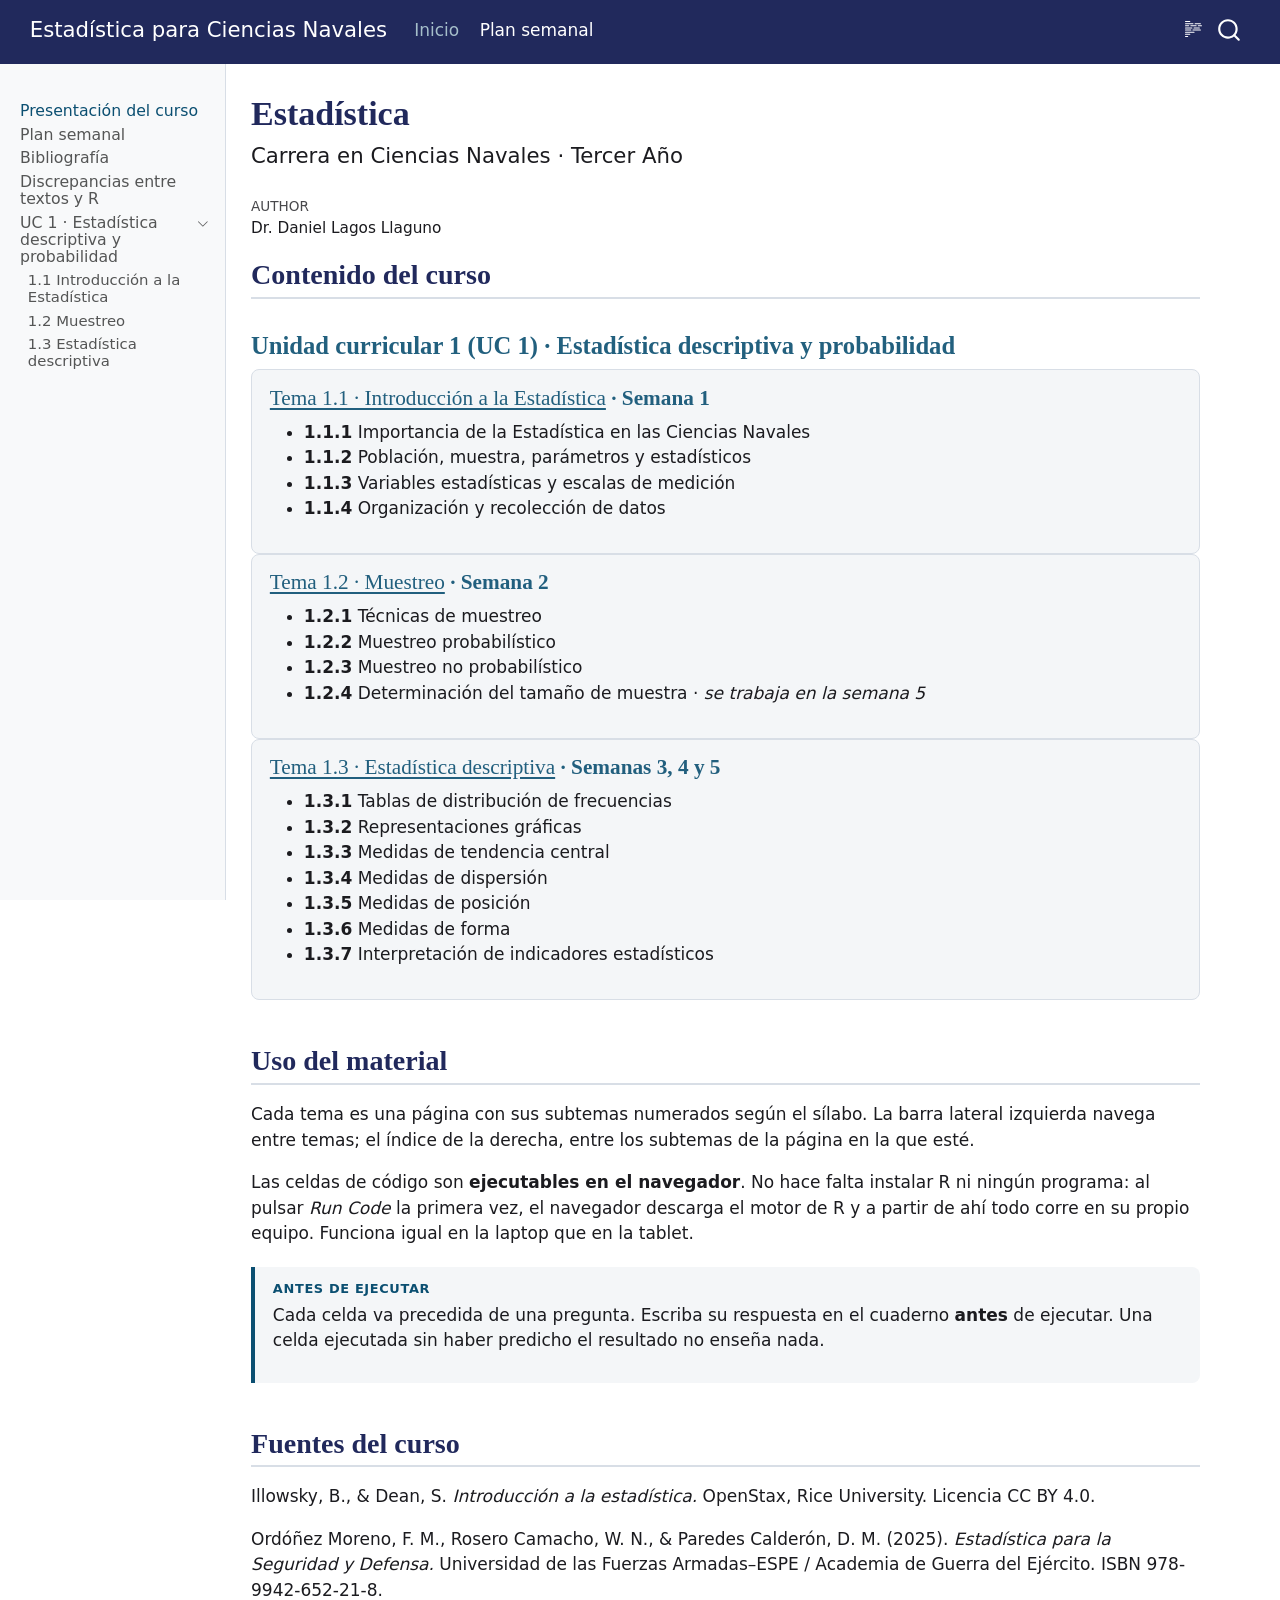
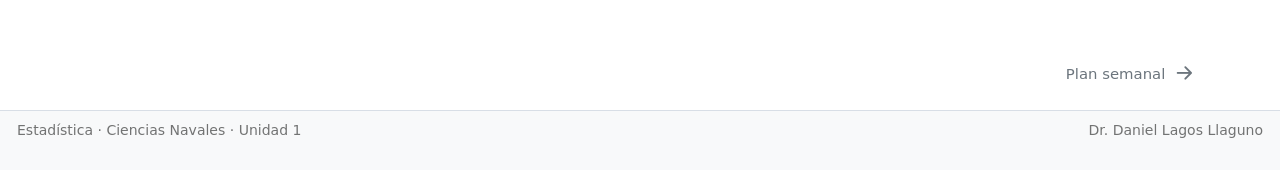
==== index.html @ a226b6c2 "Built site for gh-pages" ====
<!DOCTYPE html>
<html xmlns="http://www.w3.org/1999/xhtml" lang="en" xml:lang="en"><head>

<meta charset="utf-8">
<meta name="generator" content="quarto-1.9.38">

<meta name="viewport" content="width=device-width, initial-scale=1.0, user-scalable=yes">

<meta name="author" content="Dr.&nbsp;Daniel Lagos Llaguno">

<title>Estadística – Estadística para Ciencias Navales</title>
<style>
/* Default styles provided by pandoc.
** See https://pandoc.org/MANUAL.html#variables-for-html for config info.
*/
code{white-space: pre-wrap;}
span.smallcaps{font-variant: small-caps;}
div.columns{display: flex; gap: min(4vw, 1.5em);}
div.column{flex: auto; overflow-x: auto;}
div.hanging-indent{margin-left: 1.5em; text-indent: -1.5em;}
ul.task-list{list-style: none;}
ul.task-list li input[type="checkbox"] {
  width: 0.8em;
  margin: 0 0.8em 0.2em -1em; /* quarto-specific, see https://github.com/quarto-dev/quarto-cli/issues/4556 */ 
  vertical-align: middle;
}
</style>


<script src="site_libs/quarto-nav/quarto-nav.js"></script>
<script src="site_libs/quarto-nav/headroom.min.js"></script>
<script src="site_libs/clipboard/clipboard.min.js"></script>
<script src="site_libs/quarto-search/autocomplete.umd.js"></script>
<script src="site_libs/quarto-search/fuse.min.js"></script>
<script src="site_libs/quarto-search/quarto-search.js"></script>
<meta name="quarto:offset" content="./">
<link href="./plan.html" rel="next">
<script src="site_libs/quarto-html/quarto.js" type="module"></script>
<script src="site_libs/quarto-html/tabsets/tabsets.js" type="module"></script>
<script src="site_libs/quarto-html/popper.min.js"></script>
<script src="site_libs/quarto-html/tippy.umd.min.js"></script>
<script src="site_libs/quarto-html/anchor.min.js"></script>
<link href="site_libs/quarto-html/tippy.css" rel="stylesheet">
<link href="site_libs/quarto-html/quarto-syntax-highlighting-15634bcf2e68342d4ad2dfa704d543f6.css" rel="stylesheet" id="quarto-text-highlighting-styles">
<script src="site_libs/bootstrap/bootstrap.min.js"></script>
<link href="site_libs/bootstrap/bootstrap-icons.css" rel="stylesheet">
<link href="site_libs/bootstrap/bootstrap-19c3eee6a0a2d9d9e995021330c87b7f.min.css" rel="stylesheet" append-hash="true" id="quarto-bootstrap" data-mode="light">
<script src="site_libs/quarto-contrib/live-runtime/live-runtime.js" type="module"></script>
<link href="site_libs/quarto-contrib/live-runtime/live-runtime.css" rel="stylesheet">
<script id="quarto-search-options" type="application/json">{
  "location": "navbar",
  "copy-button": false,
  "collapse-after": 3,
  "panel-placement": "end",
  "type": "overlay",
  "limit": 50,
  "keyboard-shortcut": [
    "f",
    "/",
    "s"
  ],
  "show-item-context": false,
  "language": {
    "search-no-results-text": "No results",
    "search-matching-documents-text": "matching documents",
    "search-copy-link-title": "Copy link to search",
    "search-hide-matches-text": "Hide additional matches",
    "search-more-match-text": "more match in this document",
    "search-more-matches-text": "more matches in this document",
    "search-clear-button-title": "Clear",
    "search-text-placeholder": "",
    "search-detached-cancel-button-title": "Cancel",
    "search-submit-button-title": "Submit",
    "search-label": "Search"
  }
}</script>
<style>html{ scroll-behavior: smooth; }</style>
<script type="module" src="site_libs/quarto-ojs/quarto-ojs-runtime.js"></script>
<link href="site_libs/quarto-ojs/quarto-ojs.css" rel="stylesheet">


</head>

<body class="nav-sidebar docked nav-fixed fullcontent quarto-light">

<div id="quarto-search-results"></div>
  <header id="quarto-header" class="headroom fixed-top">
    <nav class="navbar navbar-expand-lg " data-bs-theme="dark">
      <div class="navbar-container container-fluid">
      <div class="navbar-brand-container mx-auto">
    <a class="navbar-brand" href="./index.html">
    <span class="navbar-title">Estadística para Ciencias Navales</span>
    </a>
  </div>
            <div id="quarto-search" class="" title="Search"></div>
          <button class="navbar-toggler" type="button" data-bs-toggle="collapse" data-bs-target="#navbarCollapse" aria-controls="navbarCollapse" role="menu" aria-expanded="false" aria-label="Toggle navigation" onclick="if (window.quartoToggleHeadroom) { window.quartoToggleHeadroom(); }">
  <span class="navbar-toggler-icon"></span>
</button>
          <div class="collapse navbar-collapse" id="navbarCollapse">
            <ul class="navbar-nav navbar-nav-scroll me-auto">
  <li class="nav-item">
    <a class="nav-link active" href="./index.html" aria-current="page"> 
<span class="menu-text">Inicio</span></a>
  </li>  
  <li class="nav-item">
    <a class="nav-link" href="./plan.html"> 
<span class="menu-text">Plan semanal</span></a>
  </li>  
</ul>
          </div> <!-- /navcollapse -->
            <div class="quarto-navbar-tools">
  <a href="" class="quarto-reader-toggle quarto-navigation-tool px-1" onclick="window.quartoToggleReader(); return false;" title="Toggle reader mode">
  <div class="quarto-reader-toggle-btn">
  <i class="bi"></i>
  </div>
</a>
</div>
      </div> <!-- /container-fluid -->
    </nav>
  <nav class="quarto-secondary-nav">
    <div class="container-fluid d-flex">
      <button type="button" class="quarto-btn-toggle btn" data-bs-toggle="collapse" role="button" data-bs-target=".quarto-sidebar-collapse-item" aria-controls="quarto-sidebar" aria-expanded="false" aria-label="Toggle sidebar navigation" onclick="if (window.quartoToggleHeadroom) { window.quartoToggleHeadroom(); }">
        <i class="bi bi-layout-text-sidebar-reverse"></i>
      </button>
        <nav class="quarto-page-breadcrumbs" aria-label="breadcrumb"><ol class="breadcrumb"><li class="breadcrumb-item"><a href="./index.html">Presentación del curso</a></li></ol></nav>
        <a class="flex-grow-1" role="navigation" data-bs-toggle="collapse" data-bs-target=".quarto-sidebar-collapse-item" aria-controls="quarto-sidebar" aria-expanded="false" aria-label="Toggle sidebar navigation" onclick="if (window.quartoToggleHeadroom) { window.quartoToggleHeadroom(); }">      
        </a>
    </div>
  </nav>
</header>
<!-- content -->
<div id="quarto-content" class="quarto-container page-columns page-rows-contents page-layout-article page-navbar">
<!-- sidebar -->
  <nav id="quarto-sidebar" class="sidebar collapse collapse-horizontal quarto-sidebar-collapse-item sidebar-navigation docked overflow-auto">
    <div class="sidebar-menu-container"> 
    <ul class="list-unstyled mt-1">
        <li class="sidebar-item">
  <div class="sidebar-item-container"> 
  <a href="./index.html" class="sidebar-item-text sidebar-link active">
 <span class="menu-text">Presentación del curso</span></a>
  </div>
</li>
        <li class="sidebar-item">
  <div class="sidebar-item-container"> 
  <a href="./plan.html" class="sidebar-item-text sidebar-link">
 <span class="menu-text">Plan semanal</span></a>
  </div>
</li>
        <li class="sidebar-item">
  <div class="sidebar-item-container"> 
  <a href="./bibliografia.html" class="sidebar-item-text sidebar-link">
 <span class="menu-text">Bibliografía</span></a>
  </div>
</li>
        <li class="sidebar-item">
  <div class="sidebar-item-container"> 
  <a href="./discrepancias.html" class="sidebar-item-text sidebar-link">
 <span class="menu-text">Discrepancias entre textos y R</span></a>
  </div>
</li>
        <li class="sidebar-item sidebar-item-section">
      <div class="sidebar-item-container"> 
            <a class="sidebar-item-text sidebar-link text-start" data-bs-toggle="collapse" data-bs-target="#quarto-sidebar-section-1" role="navigation" aria-expanded="true">
 <span class="menu-text">UC 1 · Estadística descriptiva y probabilidad</span></a>
          <a class="sidebar-item-toggle text-start" data-bs-toggle="collapse" data-bs-target="#quarto-sidebar-section-1" role="navigation" aria-expanded="true" aria-label="Toggle section">
            <i class="bi bi-chevron-right ms-2"></i>
          </a> 
      </div>
      <ul id="quarto-sidebar-section-1" class="collapse list-unstyled sidebar-section depth1 show">  
          <li class="sidebar-item">
  <div class="sidebar-item-container"> 
  <a href="./unidad-1/tema-1-1.html" class="sidebar-item-text sidebar-link">
 <span class="menu-text">1.1 Introducción a la Estadística</span></a>
  </div>
</li>
          <li class="sidebar-item">
  <div class="sidebar-item-container"> 
  <a href="./unidad-1/tema-1-2.html" class="sidebar-item-text sidebar-link">
 <span class="menu-text">1.2 Muestreo</span></a>
  </div>
</li>
          <li class="sidebar-item">
  <div class="sidebar-item-container"> 
  <a href="./unidad-1/tema-1-3.html" class="sidebar-item-text sidebar-link">
 <span class="menu-text">1.3 Estadística descriptiva</span></a>
  </div>
</li>
      </ul>
  </li>
    </ul>
    </div>
</nav>
<div id="quarto-sidebar-glass" class="quarto-sidebar-collapse-item" data-bs-toggle="collapse" data-bs-target=".quarto-sidebar-collapse-item"></div>
<!-- margin-sidebar -->
    
<!-- main -->
<main class="content" id="quarto-document-content">

<header id="title-block-header" class="quarto-title-block default">
<div class="quarto-title">
<h1 class="title">Estadística</h1>
<p class="subtitle lead">Carrera en Ciencias Navales · Tercer Año</p>
</div>



<div class="quarto-title-meta">

    <div>
    <div class="quarto-title-meta-heading">Author</div>
    <div class="quarto-title-meta-contents">
             <p>Dr.&nbsp;Daniel Lagos Llaguno </p>
          </div>
  </div>
    
  
    
  </div>
  


</header>


<section id="contenido-del-curso" class="level2">
<h2 class="anchored" data-anchor-id="contenido-del-curso">Contenido del curso</h2>
<section id="unidad-curricular-1-uc-1-estadística-descriptiva-y-probabilidad" class="level3">
<h3 class="anchored" data-anchor-id="unidad-curricular-1-uc-1-estadística-descriptiva-y-probabilidad">Unidad curricular 1 (UC 1) · Estadística descriptiva y probabilidad</h3>
<section id="tema-1.1-introducción-a-la-estadística-semana-1" class="level4 tarjeta">
<h4 class="anchored" data-anchor-id="tema-1.1-introducción-a-la-estadística-semana-1"><a href="./unidad-1/tema-1-1.html">Tema 1.1 · Introducción a la Estadística</a> · Semana 1</h4>
<ul>
<li><strong>1.1.1</strong> Importancia de la Estadística en las Ciencias Navales</li>
<li><strong>1.1.2</strong> Población, muestra, parámetros y estadísticos</li>
<li><strong>1.1.3</strong> Variables estadísticas y escalas de medición</li>
<li><strong>1.1.4</strong> Organización y recolección de datos</li>
</ul>
</section>
<section id="tema-1.2-muestreo-semana-2" class="level4 tarjeta">
<h4 class="anchored" data-anchor-id="tema-1.2-muestreo-semana-2"><a href="./unidad-1/tema-1-2.html">Tema 1.2 · Muestreo</a> · Semana 2</h4>
<ul>
<li><strong>1.2.1</strong> Técnicas de muestreo</li>
<li><strong>1.2.2</strong> Muestreo probabilístico</li>
<li><strong>1.2.3</strong> Muestreo no probabilístico</li>
<li><strong>1.2.4</strong> Determinación del tamaño de muestra · <em>se trabaja en la semana 5</em></li>
</ul>
</section>
<section id="tema-1.3-estadística-descriptiva-semanas-3-4-y-5" class="level4 tarjeta">
<h4 class="anchored" data-anchor-id="tema-1.3-estadística-descriptiva-semanas-3-4-y-5"><a href="./unidad-1/tema-1-3.html">Tema 1.3 · Estadística descriptiva</a> · Semanas 3, 4 y 5</h4>
<ul>
<li><strong>1.3.1</strong> Tablas de distribución de frecuencias</li>
<li><strong>1.3.2</strong> Representaciones gráficas</li>
<li><strong>1.3.3</strong> Medidas de tendencia central</li>
<li><strong>1.3.4</strong> Medidas de dispersión</li>
<li><strong>1.3.5</strong> Medidas de posición</li>
<li><strong>1.3.6</strong> Medidas de forma</li>
<li><strong>1.3.7</strong> Interpretación de indicadores estadísticos</li>
</ul>
</section>
</section>
</section>
<section id="uso-del-material" class="level2">
<h2 class="anchored" data-anchor-id="uso-del-material">Uso del material</h2>
<p>Cada tema es una página con sus subtemas numerados según el sílabo. La barra lateral izquierda navega entre temas; el índice de la derecha, entre los subtemas de la página en la que esté.</p>
<p>Las celdas de código son <strong>ejecutables en el navegador</strong>. No hace falta instalar R ni ningún programa: al pulsar <em>Run Code</em> la primera vez, el navegador descarga el motor de R y a partir de ahí todo corre en su propio equipo. Funciona igual en la laptop que en la tablet.</p>
<div class="predice">
<p>Cada celda va precedida de una pregunta. Escriba su respuesta en el cuaderno <strong>antes</strong> de ejecutar. Una celda ejecutada sin haber predicho el resultado no enseña nada.</p>
</div>
</section>
<section id="fuentes-del-curso" class="level2">
<h2 class="anchored" data-anchor-id="fuentes-del-curso">Fuentes del curso</h2>
<p>Illowsky, B., &amp; Dean, S. <em>Introducción a la estadística.</em> OpenStax, Rice University. Licencia CC BY 4.0.</p>
<p>Ordóñez Moreno, F. M., Rosero Camacho, W. N., &amp; Paredes Calderón, D. M. (2025). <em>Estadística para la Seguridad y Defensa.</em> Universidad de las Fuerzas Armadas–ESPE / Academia de Guerra del Ejército. ISBN 978-9942-652-21-8.</p>


<script type="ojs-module-contents">
eyJjb250ZW50cyI6W119
</script>
<div id="exercise-loading-indicator" class="exercise-loading-indicator d-none d-flex align-items-center gap-2">
<div id="exercise-loading-status" class="d-flex gap-2">

</div>
<div class="spinner-grow spinner-grow-sm">

</div>
</div>
<script type="vfs-file">
W10=
</script>
</section>

</main> <!-- /main -->
<script type="ojs-module-contents">
eyJjb250ZW50cyI6W119
</script>
<script type="module">
if (window.location.protocol === "file:") { alert("The OJS runtime does not work with file:// URLs. Please use a web server to view this document."); }
window._ojs.paths.runtimeToDoc = "../..";
window._ojs.paths.runtimeToRoot = "../..";
window._ojs.paths.docToRoot = "";
window._ojs.selfContained = false;
window._ojs.runtime.interpretFromScriptTags();
</script>
<script id="quarto-html-after-body" type="application/javascript">
  window.document.addEventListener("DOMContentLoaded", function (event) {
    const icon = "";
    const anchorJS = new window.AnchorJS();
    anchorJS.options = {
      placement: 'right',
      icon: icon
    };
    anchorJS.add('.anchored');
    const isCodeAnnotation = (el) => {
      for (const clz of el.classList) {
        if (clz.startsWith('code-annotation-')) {                     
          return true;
        }
      }
      return false;
    }
    const onCopySuccess = function(e) {
      // button target
      const button = e.trigger;
      // don't keep focus
      button.blur();
      // flash "checked"
      button.classList.add('code-copy-button-checked');
      var currentTitle = button.getAttribute("title");
      button.setAttribute("title", "Copied!");
      let tooltip;
      if (window.bootstrap) {
        button.setAttribute("data-bs-toggle", "tooltip");
        button.setAttribute("data-bs-placement", "left");
        button.setAttribute("data-bs-title", "Copied!");
        tooltip = new bootstrap.Tooltip(button, 
          { trigger: "manual", 
            customClass: "code-copy-button-tooltip",
            offset: [0, -8]});
        tooltip.show();    
      }
      setTimeout(function() {
        if (tooltip) {
          tooltip.hide();
          button.removeAttribute("data-bs-title");
          button.removeAttribute("data-bs-toggle");
          button.removeAttribute("data-bs-placement");
        }
        button.setAttribute("title", currentTitle);
        button.classList.remove('code-copy-button-checked');
      }, 1000);
      // clear code selection
      e.clearSelection();
    }
    const getTextToCopy = function(trigger) {
      const outerScaffold = trigger.parentElement.cloneNode(true);
      const codeEl = outerScaffold.querySelector('code');
      for (const childEl of codeEl.children) {
        if (isCodeAnnotation(childEl)) {
          childEl.remove();
        }
      }
      return codeEl.innerText;
    }
    const clipboard = new window.ClipboardJS('.code-copy-button:not([data-in-quarto-modal])', {
      text: getTextToCopy
    });
    clipboard.on('success', onCopySuccess);
    if (window.document.getElementById('quarto-embedded-source-code-modal')) {
      const clipboardModal = new window.ClipboardJS('.code-copy-button[data-in-quarto-modal]', {
        text: getTextToCopy,
        container: window.document.getElementById('quarto-embedded-source-code-modal')
      });
      clipboardModal.on('success', onCopySuccess);
    }
      var localhostRegex = new RegExp(/^(?:http|https):\/\/localhost\:?[0-9]*\//);
      var mailtoRegex = new RegExp(/^mailto:/);
        var filterRegex = new RegExp("https:\/\/Thc02\.github\.io\/Estadistica\/");
      var isInternal = (href) => {
          return filterRegex.test(href) || localhostRegex.test(href) || mailtoRegex.test(href);
      }
      // Inspect non-navigation links and adorn them if external
     var links = window.document.querySelectorAll('a[href]:not(.nav-link):not(.navbar-brand):not(.toc-action):not(.sidebar-link):not(.sidebar-item-toggle):not(.pagination-link):not(.no-external):not([aria-hidden]):not(.dropdown-item):not(.quarto-navigation-tool):not(.about-link)');
      for (var i=0; i<links.length; i++) {
        const link = links[i];
        if (!isInternal(link.href)) {
          // undo the damage that might have been done by quarto-nav.js in the case of
          // links that we want to consider external
          if (link.dataset.originalHref !== undefined) {
            link.href = link.dataset.originalHref;
          }
            // target, if specified
            link.setAttribute("target", "_blank");
            if (link.getAttribute("rel") === null) {
              link.setAttribute("rel", "noopener");
            }
        }
      }
    function tippyHover(el, contentFn, onTriggerFn, onUntriggerFn) {
      const config = {
        allowHTML: true,
        maxWidth: 500,
        delay: 100,
        arrow: false,
        appendTo: function(el) {
            return el.parentElement;
        },
        interactive: true,
        interactiveBorder: 10,
        theme: 'quarto',
        placement: 'bottom-start',
      };
      if (contentFn) {
        config.content = contentFn;
      }
      if (onTriggerFn) {
        config.onTrigger = onTriggerFn;
      }
      if (onUntriggerFn) {
        config.onUntrigger = onUntriggerFn;
      }
      window.tippy(el, config); 
    }
    const noterefs = window.document.querySelectorAll('a[role="doc-noteref"]');
    for (var i=0; i<noterefs.length; i++) {
      const ref = noterefs[i];
      tippyHover(ref, function() {
        // use id or data attribute instead here
        let href = ref.getAttribute('data-footnote-href') || ref.getAttribute('href');
        try { href = new URL(href).hash; } catch {}
        const id = href.replace(/^#\/?/, "");
        const note = window.document.getElementById(id);
        if (note) {
          return note.innerHTML;
        } else {
          return "";
        }
      });
    }
    const xrefs = window.document.querySelectorAll('a.quarto-xref');
    const processXRef = (id, note) => {
      // Strip column container classes
      const stripColumnClz = (el) => {
        el.classList.remove("page-full", "page-columns");
        if (el.children) {
          for (const child of el.children) {
            stripColumnClz(child);
          }
        }
      }
      stripColumnClz(note)
      if (id === null || id.startsWith('sec-')) {
        // Special case sections, only their first couple elements
        const container = document.createElement("div");
        if (note.children && note.children.length > 2) {
          container.appendChild(note.children[0].cloneNode(true));
          for (let i = 1; i < note.children.length; i++) {
            const child = note.children[i];
            if (child.tagName === "P" && child.innerText === "") {
              continue;
            } else {
              container.appendChild(child.cloneNode(true));
              break;
            }
          }
          if (window.Quarto?.typesetMath) {
            window.Quarto.typesetMath(container);
          }
          return container.innerHTML
        } else {
          if (window.Quarto?.typesetMath) {
            window.Quarto.typesetMath(note);
          }
          return note.innerHTML;
        }
      } else {
        // Remove any anchor links if they are present
        const anchorLink = note.querySelector('a.anchorjs-link');
        if (anchorLink) {
          anchorLink.remove();
        }
        if (window.Quarto?.typesetMath) {
          window.Quarto.typesetMath(note);
        }
        if (note.classList.contains("callout")) {
          return note.outerHTML;
        } else {
          return note.innerHTML;
        }
      }
    }
    for (var i=0; i<xrefs.length; i++) {
      const xref = xrefs[i];
      tippyHover(xref, undefined, function(instance) {
        instance.disable();
        let url = xref.getAttribute('href');
        let hash = undefined; 
        if (url.startsWith('#')) {
          hash = url;
        } else {
          try { hash = new URL(url).hash; } catch {}
        }
        if (hash) {
          const id = hash.replace(/^#\/?/, "");
          const note = window.document.getElementById(id);
          if (note !== null) {
            try {
              const html = processXRef(id, note.cloneNode(true));
              instance.setContent(html);
            } finally {
              instance.enable();
              instance.show();
            }
          } else {
            // See if we can fetch this
            fetch(url.split('#')[0])
            .then(res => res.text())
            .then(html => {
              const parser = new DOMParser();
              const htmlDoc = parser.parseFromString(html, "text/html");
              const note = htmlDoc.getElementById(id);
              if (note !== null) {
                const html = processXRef(id, note);
                instance.setContent(html);
              } 
            }).finally(() => {
              instance.enable();
              instance.show();
            });
          }
        } else {
          // See if we can fetch a full url (with no hash to target)
          // This is a special case and we should probably do some content thinning / targeting
          fetch(url)
          .then(res => res.text())
          .then(html => {
            const parser = new DOMParser();
            const htmlDoc = parser.parseFromString(html, "text/html");
            const note = htmlDoc.querySelector('main.content');
            if (note !== null) {
              // This should only happen for chapter cross references
              // (since there is no id in the URL)
              // remove the first header
              if (note.children.length > 0 && note.children[0].tagName === "HEADER") {
                note.children[0].remove();
              }
              const html = processXRef(null, note);
              instance.setContent(html);
            } 
          }).finally(() => {
            instance.enable();
            instance.show();
          });
        }
      }, function(instance) {
      });
    }
        let selectedAnnoteEl;
        const selectorForAnnotation = ( cell, annotation) => {
          let cellAttr = 'data-code-cell="' + cell + '"';
          let lineAttr = 'data-code-annotation="' +  annotation + '"';
          const selector = 'span[' + cellAttr + '][' + lineAttr + ']';
          return selector;
        }
        const selectCodeLines = (annoteEl) => {
          const doc = window.document;
          const targetCell = annoteEl.getAttribute("data-target-cell");
          const targetAnnotation = annoteEl.getAttribute("data-target-annotation");
          const annoteSpan = window.document.querySelector(selectorForAnnotation(targetCell, targetAnnotation));
          const lines = annoteSpan.getAttribute("data-code-lines").split(",");
          const lineIds = lines.map((line) => {
            return targetCell + "-" + line;
          })
          let top = null;
          let height = null;
          let parent = null;
          if (lineIds.length > 0) {
              //compute the position of the single el (top and bottom and make a div)
              const el = window.document.getElementById(lineIds[0]);
              top = el.offsetTop;
              height = el.offsetHeight;
              parent = el.parentElement.parentElement;
            if (lineIds.length > 1) {
              const lastEl = window.document.getElementById(lineIds[lineIds.length - 1]);
              const bottom = lastEl.offsetTop + lastEl.offsetHeight;
              height = bottom - top;
            }
            if (top !== null && height !== null && parent !== null) {
              // cook up a div (if necessary) and position it 
              let div = window.document.getElementById("code-annotation-line-highlight");
              if (div === null) {
                div = window.document.createElement("div");
                div.setAttribute("id", "code-annotation-line-highlight");
                div.style.position = 'absolute';
                parent.appendChild(div);
              }
              div.style.top = top - 2 + "px";
              div.style.height = height + 4 + "px";
              div.style.left = 0;
              let gutterDiv = window.document.getElementById("code-annotation-line-highlight-gutter");
              if (gutterDiv === null) {
                gutterDiv = window.document.createElement("div");
                gutterDiv.setAttribute("id", "code-annotation-line-highlight-gutter");
                gutterDiv.style.position = 'absolute';
                const codeCell = window.document.getElementById(targetCell);
                const gutter = codeCell.querySelector('.code-annotation-gutter');
                gutter.appendChild(gutterDiv);
              }
              gutterDiv.style.top = top - 2 + "px";
              gutterDiv.style.height = height + 4 + "px";
            }
            selectedAnnoteEl = annoteEl;
          }
        };
        const unselectCodeLines = () => {
          const elementsIds = ["code-annotation-line-highlight", "code-annotation-line-highlight-gutter"];
          elementsIds.forEach((elId) => {
            const div = window.document.getElementById(elId);
            if (div) {
              div.remove();
            }
          });
          selectedAnnoteEl = undefined;
        };
          // Handle positioning of the toggle
      window.addEventListener(
        "resize",
        throttle(() => {
          elRect = undefined;
          if (selectedAnnoteEl) {
            selectCodeLines(selectedAnnoteEl);
          }
        }, 10)
      );
      function throttle(fn, ms) {
      let throttle = false;
      let timer;
        return (...args) => {
          if(!throttle) { // first call gets through
              fn.apply(this, args);
              throttle = true;
          } else { // all the others get throttled
              if(timer) clearTimeout(timer); // cancel #2
              timer = setTimeout(() => {
                fn.apply(this, args);
                timer = throttle = false;
              }, ms);
          }
        };
      }
        // Attach click handler to the DT
        const annoteDls = window.document.querySelectorAll('dt[data-target-cell]');
        for (const annoteDlNode of annoteDls) {
          annoteDlNode.addEventListener('click', (event) => {
            const clickedEl = event.target;
            if (clickedEl !== selectedAnnoteEl) {
              unselectCodeLines();
              const activeEl = window.document.querySelector('dt[data-target-cell].code-annotation-active');
              if (activeEl) {
                activeEl.classList.remove('code-annotation-active');
              }
              selectCodeLines(clickedEl);
              clickedEl.classList.add('code-annotation-active');
            } else {
              // Unselect the line
              unselectCodeLines();
              clickedEl.classList.remove('code-annotation-active');
            }
          });
        }
    const findCites = (el) => {
      const parentEl = el.parentElement;
      if (parentEl) {
        const cites = parentEl.dataset.cites;
        if (cites) {
          return {
            el,
            cites: cites.split(' ')
          };
        } else {
          return findCites(el.parentElement)
        }
      } else {
        return undefined;
      }
    };
    var bibliorefs = window.document.querySelectorAll('a[role="doc-biblioref"]');
    for (var i=0; i<bibliorefs.length; i++) {
      const ref = bibliorefs[i];
      const citeInfo = findCites(ref);
      if (citeInfo) {
        tippyHover(citeInfo.el, function() {
          var popup = window.document.createElement('div');
          citeInfo.cites.forEach(function(cite) {
            var citeDiv = window.document.createElement('div');
            citeDiv.classList.add('hanging-indent');
            citeDiv.classList.add('csl-entry');
            var biblioDiv = window.document.getElementById('ref-' + cite);
            if (biblioDiv) {
              citeDiv.innerHTML = biblioDiv.innerHTML;
            }
            popup.appendChild(citeDiv);
          });
          return popup.innerHTML;
        });
      }
    }
  });
  </script>
<nav class="page-navigation">
  <div class="nav-page nav-page-previous">
  </div>
  <div class="nav-page nav-page-next">
      <a href="./plan.html" class="pagination-link" aria-label="Plan semanal">
        <span class="nav-page-text">Plan semanal</span> <i class="bi bi-arrow-right-short"></i>
      </a>
  </div>
</nav>
</div> <!-- /content -->
<footer class="footer">
  <div class="nav-footer">
    <div class="nav-footer-left">
<p>Estadística · Ciencias Navales · Unidad 1</p>
</div>   
    <div class="nav-footer-center">
      &nbsp;
    </div>
    <div class="nav-footer-right">
<p>Dr.&nbsp;Daniel Lagos Llaguno</p>
</div>
  </div>
</footer>




<script src="site_libs/quarto-html/zenscroll-min.js"></script>
</body></html>
---- site_libs/quarto-html/tippy.css ----
.tippy-box[data-animation=fade][data-state=hidden]{opacity:0}[data-tippy-root]{max-width:calc(100vw - 10px)}.tippy-box{position:relative;background-color:#333;color:#fff;border-radius:4px;font-size:14px;line-height:1.4;white-space:normal;outline:0;transition-property:transform,visibility,opacity}.tippy-box[data-placement^=top]>.tippy-arrow{bottom:0}.tippy-box[data-placement^=top]>.tippy-arrow:before{bottom:-7px;left:0;border-width:8px 8px 0;border-top-color:initial;transform-origin:center top}.tippy-box[data-placement^=bottom]>.tippy-arrow{top:0}.tippy-box[data-placement^=bottom]>.tippy-arrow:before{top:-7px;left:0;border-width:0 8px 8px;border-bottom-color:initial;transform-origin:center bottom}.tippy-box[data-placement^=left]>.tippy-arrow{right:0}.tippy-box[data-placement^=left]>.tippy-arrow:before{border-width:8px 0 8px 8px;border-left-color:initial;right:-7px;transform-origin:center left}.tippy-box[data-placement^=right]>.tippy-arrow{left:0}.tippy-box[data-placement^=right]>.tippy-arrow:before{left:-7px;border-width:8px 8px 8px 0;border-right-color:initial;transform-origin:center right}.tippy-box[data-inertia][data-state=visible]{transition-timing-function:cubic-bezier(.54,1.5,.38,1.11)}.tippy-arrow{width:16px;height:16px;color:#333}.tippy-arrow:before{content:"";position:absolute;border-color:transparent;border-style:solid}.tippy-content{position:relative;padding:5px 9px;z-index:1}
---- site_libs/quarto-html/quarto-syntax-highlighting-15634bcf2e68342d4ad2dfa704d543f6.css ----
/* quarto syntax highlight colors */
:root {
  --quarto-hl-ot-color: #003B4F;
  --quarto-hl-at-color: #657422;
  --quarto-hl-ss-color: #20794D;
  --quarto-hl-an-color: #5E5E5E;
  --quarto-hl-fu-color: #4758AB;
  --quarto-hl-st-color: #20794D;
  --quarto-hl-cf-color: #003B4F;
  --quarto-hl-op-color: #5E5E5E;
  --quarto-hl-er-color: #AD0000;
  --quarto-hl-bn-color: #AD0000;
  --quarto-hl-al-color: #AD0000;
  --quarto-hl-va-color: #111111;
  --quarto-hl-bu-color: inherit;
  --quarto-hl-ex-color: inherit;
  --quarto-hl-pp-color: #AD0000;
  --quarto-hl-in-color: #5E5E5E;
  --quarto-hl-vs-color: #20794D;
  --quarto-hl-wa-color: #5E5E5E;
  --quarto-hl-do-color: #5E5E5E;
  --quarto-hl-im-color: #00769E;
  --quarto-hl-ch-color: #20794D;
  --quarto-hl-dt-color: #AD0000;
  --quarto-hl-fl-color: #AD0000;
  --quarto-hl-co-color: #5E5E5E;
  --quarto-hl-cv-color: #5E5E5E;
  --quarto-hl-cn-color: #8f5902;
  --quarto-hl-sc-color: #5E5E5E;
  --quarto-hl-dv-color: #AD0000;
  --quarto-hl-kw-color: #003B4F;
}

/* other quarto variables */
:root {
  --quarto-font-monospace: SFMono-Regular, Menlo, Monaco, Consolas, "Liberation Mono", "Courier New", monospace;
}

/* syntax highlight based on Pandoc's rules */
pre > code.sourceCode > span {
  color: #003B4F;
}

code.sourceCode > span {
  color: #003B4F;
}

div.sourceCode,
div.sourceCode pre.sourceCode {
  color: #003B4F;
}

/* Normal */
code span {
  color: #003B4F;
}

/* Alert */
code span.al {
  color: #AD0000;
  font-style: inherit;
}

/* Annotation */
code span.an {
  color: #5E5E5E;
  font-style: inherit;
}

/* Attribute */
code span.at {
  color: #657422;
  font-style: inherit;
}

/* BaseN */
code span.bn {
  color: #AD0000;
  font-style: inherit;
}

/* BuiltIn */
code span.bu {
  font-style: inherit;
}

/* ControlFlow */
code span.cf {
  color: #003B4F;
  font-weight: bold;
  font-style: inherit;
}

/* Char */
code span.ch {
  color: #20794D;
  font-style: inherit;
}

/* Constant */
code span.cn {
  color: #8f5902;
  font-style: inherit;
}

/* Comment */
code span.co {
  color: #5E5E5E;
  font-style: inherit;
}

/* CommentVar */
code span.cv {
  color: #5E5E5E;
  font-style: italic;
}

/* Documentation */
code span.do {
  color: #5E5E5E;
  font-style: italic;
}

/* DataType */
code span.dt {
  color: #AD0000;
  font-style: inherit;
}

/* DecVal */
code span.dv {
  color: #AD0000;
  font-style: inherit;
}

/* Error */
code span.er {
  color: #AD0000;
  font-style: inherit;
}

/* Extension */
code span.ex {
  font-style: inherit;
}

/* Float */
code span.fl {
  color: #AD0000;
  font-style: inherit;
}

/* Function */
code span.fu {
  color: #4758AB;
  font-style: inherit;
}

/* Import */
code span.im {
  color: #00769E;
  font-style: inherit;
}

/* Information */
code span.in {
  color: #5E5E5E;
  font-style: inherit;
}

/* Keyword */
code span.kw {
  color: #003B4F;
  font-weight: bold;
  font-style: inherit;
}

/* Operator */
code span.op {
  color: #5E5E5E;
  font-style: inherit;
}

/* Other */
code span.ot {
  color: #003B4F;
  font-style: inherit;
}

/* Preprocessor */
code span.pp {
  color: #AD0000;
  font-style: inherit;
}

/* SpecialChar */
code span.sc {
  color: #5E5E5E;
  font-style: inherit;
}

/* SpecialString */
code span.ss {
  color: #20794D;
  font-style: inherit;
}

/* String */
code span.st {
  color: #20794D;
  font-style: inherit;
}

/* Variable */
code span.va {
  color: #111111;
  font-style: inherit;
}

/* VerbatimString */
code span.vs {
  color: #20794D;
  font-style: inherit;
}

/* Warning */
code span.wa {
  color: #5E5E5E;
  font-style: italic;
}

.prevent-inlining {
  content: "</";
}

/*# sourceMappingURL=f23921c56f73e400b49028c9186a1aa0.css.map */
---- site_libs/quarto-contrib/live-runtime/live-runtime.css ----
.quarto-light{--exercise-main-color: var(--bs-body-color, var(--r-main-color, #212529));--exercise-output-color: var(--bs-black, #000000);--exercise-main-bg: var(--bs-body-bg, var(--r-background-color, #ffffff));--exercise-primary-rgb: var(--bs-primary-rgb, 13, 110, 253);--exercise-gray: var(--bs-gray-300, #dee2e6);--exercise-cap-bg: var(--bs-light-bg-subtle, #f8f8f8);--exercise-line-bg: rgba(var(--exercise-primary-rgb), .05);--exercise-line-gutter-bg: rgba(var(--exercise-primary-rgb), .1);--exercise-code-block-color: var(--quarto-scss-export-code-block-color, var(--exercise-main-color));--exercise-code-block-bg: var(--quarto-scss-export-code-block-bg, var(--exercise-main-bg))}.quarto-dark{--exercise-main-color: var(--bs-body-color, var(--r-main-color, #ffffff));--exercise-output-color: var(--bs-body-color, #ffffff);--exercise-main-bg: var(--bs-body-bg, var(--r-background-color, #222222));--exercise-primary-rgb: var(--bs-primary-rgb, 55, 90, 127);--exercise-gray: var(--bs-gray-700, #434343);--exercise-cap-bg: var(--bs-card-cap-bg, #505050);--exercise-line-bg: rgba(var(--exercise-primary-rgb), .2);--exercise-line-gutter-bg: rgba(var(--exercise-primary-rgb), .4);--exercise-code-block-color: var(--quarto-scss-export-code-block-color, var(--exercise-main-color));--exercise-code-block-bg: var(--quarto-scss-export-code-block-bg, var(--exercise-main-bg))}.webr-ojs-exercise.exercise-solution,.webr-ojs-exercise.exercise-hint{border:var(--exercise-gray) 1px solid;border-radius:5px;padding:1rem}.exercise-hint .exercise-hint,.exercise-solution .exercise-solution{border:none;padding:0}.webr-ojs-exercise.exercise-solution>.callout,.webr-ojs-exercise.exercise-hint>.callout{margin:-1rem;border:0}#exercise-loading-indicator{position:fixed;bottom:0;right:0;font-size:1.2rem;padding:.2rem .75rem;border:1px solid var(--exercise-gray);background-color:var(--exercise-cap-bg);border-top-left-radius:5px}#exercise-loading-indicator>.spinner-grow{min-width:1rem}.exercise-loading-details+.exercise-loading-details:before{content:"/ "}@media only screen and (max-width: 576px){#exercise-loading-indicator{font-size:.8rem;padding:.1rem .5rem}#exercise-loading-indicator>.spinner-grow{min-width:.66rem}#exercise-loading-indicator .gap-2{gap:.2rem!important}#exercise-loading-indicator .spinner-grow{--bs-spinner-width: .66rem;--bs-spinner-height: .66rem}}.btn.btn-exercise-editor:disabled,.btn.btn-exercise-editor.disabled,.btn-exercise-editor fieldset:disabled .btn{transition:opacity .5s}.card.exercise-editor .card-header a.btn{--bs-btn-padding-x: .5rem;--bs-btn-padding-y: .15rem;--bs-btn-font-size: .75rem}.quarto-dark .card.exercise-editor .card-header .btn.btn-outline-dark{--bs-btn-color: #f8f8f8;--bs-btn-border-color: #f8f8f8;--bs-btn-hover-color: #000;--bs-btn-hover-bg: #f8f8f8;--bs-btn-hover-border-color: #f8f8f8;--bs-btn-focus-shadow-rgb: 248, 248, 248;--bs-btn-active-color: #000;--bs-btn-active-bg: #f8f8f8;--bs-btn-active-border-color: #f8f8f8;--bs-btn-active-shadow: inset 0 3px 5px rgba(0, 0, 0, .125);--bs-btn-disabled-color: #f8f8f8;--bs-btn-disabled-bg: transparent;--bs-btn-disabled-border-color: #f8f8f8;--bs-btn-bg: transparent;--bs-gradient: none}.card.exercise-editor{--exercise-min-lines: 0;--exercise-max-lines: infinity;--exercise-font-size: var(--bs-body-font-size, 1rem)}.card.exercise-editor .card-header{padding:.5rem 1rem;background-color:var(--exercise-cap-bg);border-bottom:1px solid rgba(0,0,0,.175)}.card.exercise-editor .cm-editor{color:var(--exercise-code-block-color);background-color:var(--exercise-code-block-bg);max-height:calc(var(--exercise-max-lines) * 1.4 * var(--exercise-font-size) + 8px)}.card.exercise-editor .cm-content{caret-color:var(--exercise-code-block-color)}.card.exercise-editor .cm-cursor,.card.exercise-editor .cm-dropCursor{border-left-color:var(--exercise-code-block-color)}.card.exercise-editor .cm-focused .cm-selectionBackgroundm .cm-selectionBackground,.card.exercise-editor .cm-content ::selection{background-color:rgba(var(--exercise-primary-rgb),.1)}.card.exercise-editor .cm-activeLine{background-color:var(--exercise-line-bg)}.card.exercise-editor .cm-activeLineGutter{background-color:var(--exercise-line-gutter-bg)}.card.exercise-editor .cm-gutters{background-color:var(--exercise-cap-bg);color:var(--exercise-main-color);border-right:1px solid var(--exercise-gray)}.card.exercise-editor .cm-content,.card.exercise-editor .cm-gutter{min-height:calc(var(--exercise-min-lines) * 1.4 * var(--exercise-font-size) + 8px)}.card.exercise-editor .cm-scroller{line-height:1.4;overflow:auto}:root{--exercise-editor-hl-al: var(--quarto-hl-al-color, #AD0000);--exercise-editor-hl-an: var(--quarto-hl-an-color, #5E5E5E);--exercise-editor-hl-at: var(--quarto-hl-at-color, #657422);--exercise-editor-hl-bn: var(--quarto-hl-bn-color, #AD0000);--exercise-editor-hl-ch: var(--quarto-hl-ch-color, #20794D);--exercise-editor-hl-co: var(--quarto-hl-co-color, #5E5E5E);--exercise-editor-hl-cv: var(--quarto-hl-cv-color, #5E5E5E);--exercise-editor-hl-cn: var(--quarto-hl-cn-color, #8f5902);--exercise-editor-hl-cf: var(--quarto-hl-cf-color, #003B4F);--exercise-editor-hl-dt: var(--quarto-hl-dt-color, #AD0000);--exercise-editor-hl-dv: var(--quarto-hl-dv-color, #AD0000);--exercise-editor-hl-do: var(--quarto-hl-do-color, #5E5E5E);--exercise-editor-hl-er: var(--quarto-hl-er-color, #AD0000);--exercise-editor-hl-fl: var(--quarto-hl-fl-color, #AD0000);--exercise-editor-hl-fu: var(--quarto-hl-fu-color, #4758AB);--exercise-editor-hl-im: var(--quarto-hl-im-color, #00769E);--exercise-editor-hl-in: var(--quarto-hl-in-color, #5E5E5E);--exercise-editor-hl-kw: var(--quarto-hl-kw-color, #003B4F);--exercise-editor-hl-op: var(--quarto-hl-op-color, #5E5E5E);--exercise-editor-hl-ot: var(--quarto-hl-ot-color, #003B4F);--exercise-editor-hl-pp: var(--quarto-hl-pp-color, #AD0000);--exercise-editor-hl-sc: var(--quarto-hl-sc-color, #5E5E5E);--exercise-editor-hl-ss: var(--quarto-hl-ss-color, #20794D);--exercise-editor-hl-st: var(--quarto-hl-st-color, #20794D);--exercise-editor-hl-va: var(--quarto-hl-va-color, #111111);--exercise-editor-hl-vs: var(--quarto-hl-vs-color, #20794D);--exercise-editor-hl-wa: var(--quarto-hl-wa-color, #5E5E5E)}*[data-bs-theme=dark]{--exercise-editor-hl-al: var(--quarto-hl-al-color, #f07178);--exercise-editor-hl-an: var(--quarto-hl-an-color, #d4d0ab);--exercise-editor-hl-at: var(--quarto-hl-at-color, #00e0e0);--exercise-editor-hl-bn: var(--quarto-hl-bn-color, #d4d0ab);--exercise-editor-hl-bu: var(--quarto-hl-bu-color, #abe338);--exercise-editor-hl-ch: var(--quarto-hl-ch-color, #abe338);--exercise-editor-hl-co: var(--quarto-hl-co-color, #f8f8f2);--exercise-editor-hl-cv: var(--quarto-hl-cv-color, #ffd700);--exercise-editor-hl-cn: var(--quarto-hl-cn-color, #ffd700);--exercise-editor-hl-cf: var(--quarto-hl-cf-color, #ffa07a);--exercise-editor-hl-dt: var(--quarto-hl-dt-color, #ffa07a);--exercise-editor-hl-dv: var(--quarto-hl-dv-color, #d4d0ab);--exercise-editor-hl-do: var(--quarto-hl-do-color, #f8f8f2);--exercise-editor-hl-er: var(--quarto-hl-er-color, #f07178);--exercise-editor-hl-ex: var(--quarto-hl-ex-color, #00e0e0);--exercise-editor-hl-fl: var(--quarto-hl-fl-color, #d4d0ab);--exercise-editor-hl-fu: var(--quarto-hl-fu-color, #ffa07a);--exercise-editor-hl-im: var(--quarto-hl-im-color, #abe338);--exercise-editor-hl-in: var(--quarto-hl-in-color, #d4d0ab);--exercise-editor-hl-kw: var(--quarto-hl-kw-color, #ffa07a);--exercise-editor-hl-op: var(--quarto-hl-op-color, #ffa07a);--exercise-editor-hl-ot: var(--quarto-hl-ot-color, #00e0e0);--exercise-editor-hl-pp: var(--quarto-hl-pp-color, #dcc6e0);--exercise-editor-hl-re: var(--quarto-hl-re-color, #00e0e0);--exercise-editor-hl-sc: var(--quarto-hl-sc-color, #abe338);--exercise-editor-hl-ss: var(--quarto-hl-ss-color, #abe338);--exercise-editor-hl-st: var(--quarto-hl-st-color, #abe338);--exercise-editor-hl-va: var(--quarto-hl-va-color, #00e0e0);--exercise-editor-hl-vs: var(--quarto-hl-vs-color, #abe338);--exercise-editor-hl-wa: var(--quarto-hl-wa-color, #dcc6e0)}pre>code.sourceCode span.tok-keyword,.exercise-editor-body>.cm-editor span.tok-keyword{color:var(--exercise-editor-hl-kw)}pre>code.sourceCode span.tok-operator,.exercise-editor-body>.cm-editor span.tok-operator{color:var(--exercise-editor-hl-op)}pre>code.sourceCode span.tok-definitionOperator,.exercise-editor-body>.cm-editor span.tok-definitionOperator{color:var(--exercise-editor-hl-ot)}pre>code.sourceCode span.tok-compareOperator,.exercise-editor-body>.cm-editor span.tok-compareOperator{color:var(--exercise-editor-hl-ot)}pre>code.sourceCode span.tok-attributeName,.exercise-editor-body>.cm-editor span.tok-attributeName{color:var(--exercise-editor-hl-at)}pre>code.sourceCode span.tok-controlKeyword,.exercise-editor-body>.cm-editor span.tok-controlKeyword{color:var(--exercise-editor-hl-cf)}pre>code.sourceCode span.tok-comment,.exercise-editor-body>.cm-editor span.tok-comment{color:var(--exercise-editor-hl-co)}pre>code.sourceCode span.tok-string,.exercise-editor-body>.cm-editor span.tok-string{color:var(--exercise-editor-hl-st)}pre>code.sourceCode span.tok-string2,.exercise-editor-body>.cm-editor span.tok-string2{color:var(--exercise-editor-hl-ss)}pre>code.sourceCode span.tok-variableName,.exercise-editor-body>.cm-editor span.tok-variableName{color:var(--exercise-editor-hl-va)}pre>code.sourceCode span.tok-bool,pre>code.sourceCode span.tok-literal,pre>code.sourceCode span.tok-separator,.exercise-editor-body>.cm-editor span.tok-bool,.exercise-editor-body>.cm-editor span.tok-literal,.exercise-editor-body>.cm-editor span.tok-separator{color:var(--exercise-editor-hl-cn)}pre>code.sourceCode span.tok-bool,pre>code.sourceCode span.tok-literal,.exercise-editor-body>.cm-editor span.tok-bool,.exercise-editor-body>.cm-editor span.tok-literal{color:var(--exercise-editor-hl-cn)}pre>code.sourceCode span.tok-number,pre>code.sourceCode span.tok-integer,.exercise-editor-body>.cm-editor span.tok-number,.exercise-editor-body>.cm-editor span.tok-integer{color:var(--exercise-editor-hl-dv)}pre>code.sourceCode span.tok-function-variableName,.exercise-editor-body>.cm-editor span.tok-function-variableName{color:var(--exercise-editor-hl-fu)}pre>code.sourceCode span.tok-function-attributeName,.exercise-editor-body>.cm-editor span.tok-function-attributeName{color:var(--exercise-editor-hl-at)}div.exercise-cell-output.cell-output pre code,div.exercise-cell-output.cell-output-stdout pre code,div.exercise-cell-output.cell-output-stderr pre code{white-space:pre-wrap;word-wrap:break-word}div.exercise-cell-output.cell-output-stdout pre code,div.exercise-cell-output pre code span.cell-output-stdout{color:var(--exercise-output-color, #000000)}div.exercise-cell-output.cell-output-stderr pre code,div.exercise-cell-output pre code span.cell-output-stderr{color:var(--exercise-editor-hl-er, #AD0000)}div.cell-output-pyodide table{border:none;margin:0 auto 1em}div.cell-output-pyodide thead{border-bottom:1px solid var(--exercise-main-color)}div.cell-output-pyodide td,div.cell-output-pyodide th,div.cell-output-pyodide tr{padding:.5em;line-height:normal}div.cell-output-pyodide th{font-weight:700}div.cell-output-display canvas{background-color:#fff}.tab-pane>.exercise-tab-pane-header+div.webr-ojs-exercise{margin-top:1em}.alert .exercise-feedback p:last-child{margin-bottom:0}.alert.exercise-grade{animation-duration:.25s;animation-name:exercise-grade-slidein}@keyframes exercise-grade-slidein{0%{transform:translateY(10px);opacity:0}to{transform:translateY(0);opacity:1}}.alert.exercise-grade p:last-child{margin-bottom:0}.alert.exercise-grade pre{white-space:pre-wrap;color:inherit}.observablehq pre>code.sourceCode{white-space:pre;position:relative}.observablehq div.sourceCode{margin:1em 0!important}.observablehq pre.sourceCode{margin:0!important}@media screen{.observablehq div.sourceCode{overflow:auto}}@media print{.observablehq pre>code.sourceCode{white-space:pre-wrap}.observablehq pre>code.sourceCode>span{text-indent:-5em;padding-left:5em}}.reveal .d-none{display:none!important}.reveal .d-flex{display:flex!important}.reveal .card.exercise-editor .justify-content-between{justify-content:space-between!important}.reveal .card.exercise-editor .align-items-center{align-items:center!important}.reveal .card.exercise-editor .gap-1{gap:.25rem!important}.reveal .card.exercise-editor .gap-2{gap:.5rem!important}.reveal .card.exercise-editor .gap-3{gap:.75rem!important}.reveal .card.exercise-editor{--exercise-font-size: 1.3rem;margin:1rem 0;border:1px solid rgba(0,0,0,.175);border-radius:.375rem;font-size:var(--exercise-font-size);overflow:hidden}.reveal .card.exercise-editor .card-header{padding:.5rem 1rem;background-color:var(--exercise-cap-bg);border-bottom:1px solid rgba(0,0,0,.175)}.reveal .cell-output-webr.cell-output-display,.reveal .cell-output-pyodide.cell-output-display{text-align:center}.quarto-light .reveal .btn.btn-exercise-editor.btn-primary{--exercise-btn-bg: var(--bs-btn-bg, #0d6efd);--exercise-btn-color: var(--bs-btn-color, #ffffff);--exercise-btn-border-color: var(--bs-btn-border-color, #0d6efd);--exercise-btn-hover-border-color: var(--bs-btn-hover-border-color, #0b5ed7);--exercise-btn-hover-bg: var(--bs-btn-hover-bg, #0b5ed7);--exercise-btn-hover-color: var(--bs-btn-hover-color, #ffffff)}.quarto-dark .reveal .btn.btn-exercise-editor.btn-primary{--exercise-btn-bg: var(--bs-btn-bg, #375a7f);--exercise-btn-color: var(--bs-btn-color, #ffffff);--exercise-btn-border-color: var(--bs-btn-border-color, #375a7f);--exercise-btn-hover-border-color: var(--bs-btn-hover-border-color, #2c4866);--exercise-btn-hover-bg: var(--bs-btn-hover-bg, #2c4866);--exercise-btn-hover-color: var(--bs-btn-hover-color, #ffffff)}.quarto-light .reveal .btn.btn-exercise-editor.btn-outline-dark{--exercise-btn-bg: var(--bs-btn-bg, transparent);--exercise-btn-color: var(--bs-btn-color, #333);--exercise-btn-border-color: var(--bs-btn-border-color, #333);--exercise-btn-hover-border-color: var(--bs-btn-hover-border-color, #333);--exercise-btn-hover-bg: var(--bs-btn-hover-bg, #333);--exercise-btn-hover-color: var(--bs-btn-hover-color, #ffffff)}.quarto-dark .reveal .btn.btn-exercise-editor.btn-outline-dark{--exercise-btn-bg: var(--bs-btn-bg, transparent);--exercise-btn-color: var(--bs-btn-color, #f8f8f8);--exercise-btn-border-color: var(--bs-btn-border-color, #f8f8f8);--exercise-btn-hover-border-color: var(--bs-btn-hover-border-color, #f8f8f8);--exercise-btn-hover-bg: var(--bs-btn-hover-bg, #f8f8f8);--exercise-btn-hover-color: var(--bs-btn-hover-color, #000000)}@media only screen and (max-width: 576px){:not(.reveal) .card-header .btn-exercise-editor>.btn-label-exercise-editor{max-width:0px;margin-left:-4px;overflow:hidden;transition:max-width .2s ease-in,margin-left .05s ease-out .2s}:not(.reveal) .card-header .btn-exercise-editor:hover>.btn-label-exercise-editor{position:inherit;max-width:80px;margin-left:0;transition:max-width .2s ease-out .05s,margin-left .05s ease-in}}.reveal .card.exercise-editor .btn-group{border-radius:.375rem;position:relative;display:inline-flex;vertical-align:middle}.reveal .card.exercise-editor .btn-group>.btn{position:relative;flex:1 1 auto}.reveal .card.exercise-editor .btn-group>:not(.btn-check:first-child)+.btn,.reveal .card.exercise-editor .btn-group>.btn-group:not(:first-child){margin-left:-1px}.reveal .card.exercise-editor .btn-group>.btn:not(:last-child):not(.dropdown-toggle),.reveal .card.exercise-editor .btn-group>.btn.dropdown-toggle-split:first-child,.reveal .card.exercise-editor .btn-group>.btn-group:not(:last-child)>.btn{border-top-right-radius:0;border-bottom-right-radius:0}.reveal .card.exercise-editor .btn-group>.btn:nth-child(n+3),.reveal .card.exercise-editor .btn-group>:not(.btn-check)+.btn,.reveal .card.exercise-editor .btn-group>.btn-group:not(:first-child)>.btn{border-top-left-radius:0;border-bottom-left-radius:0}.reveal .btn.btn-exercise-editor{display:inline-block;padding:.25rem .5rem;font-size:1rem;color:var(--exercise-btn-color);background-color:var(--exercise-btn-bg);text-align:center;text-decoration:none;vertical-align:middle;cursor:pointer;user-select:none;border:1px solid var(--exercise-btn-border-color);border-radius:.375rem;transition:color .15s ease-in-out,background-color .15s ease-in-out,border-color .15s ease-in-out,box-shadow .15s ease-in-out}.reveal .btn.btn-exercise-editor:hover{color:var(--exercise-btn-hover-color);background-color:var(--exercise-btn-hover-bg);border-color:var(--exercise-btn-hover-border-color)}.reveal .btn.btn-exercise-editor:disabled,.reveal .btn.btn-exercise-editor.disabled,.reveal .btn-exercise-editor fieldset:disabled .btn{pointer-events:none;opacity:.65}.reveal .card.exercise-editor .spinner-grow{background-color:currentcolor;opacity:0;display:inline-block;width:1.5rem;height:1.5rem;vertical-align:-.125em;border-radius:50%;animation:.75s linear infinite spinner-grow}.reveal .cell-output-container pre code{overflow:auto;max-height:initial}.reveal .alert.exercise-grade{font-size:.55em;position:relative;padding:1rem;margin:1rem 0;border-radius:.25rem;color:var(--exercise-alert-color);background-color:var(--exercise-alert-bg);border:1px solid var(--exercise-alert-border-color)}.reveal .alert.exercise-grade .alert-link{font-weight:700;color:var(--exercise-alert-link-color)}.quarto-light .reveal .exercise-grade.alert-info{--exercise-alert-color: #055160;--exercise-alert-bg: #cff4fc;--exercise-alert-border-color: #9eeaf9;--exercise-alert-link-color: #055160}.quarto-light .reveal .exercise-grade.alert-success{--exercise-alert-color: #0a3622;--exercise-alert-bg: #d1e7dd;--exercise-alert-border-color: #a3cfbb;--exercise-alert-link-color: #0a3622}.quarto-light .reveal .exercise-grade.alert-warning{--exercise-alert-color: #664d03;--exercise-alert-bg: #fff3cd;--exercise-alert-border-color: #ffe69c;--exercise-alert-link-color: #664d03}.quarto-light .reveal .exercise-grade.alert-danger{--exercise-alert-color: #58151c;--exercise-alert-bg: #f8d7da;--exercise-alert-border-color: #f1aeb5;--exercise-alert-link-color: #58151c}.quarto-dark .reveal .exercise-grade.alert-info{--exercise-alert-color: #ffffff;--exercise-alert-bg: #3498db;--exercise-alert-border-color: #3498db;--exercise-alert-link-color: #ffffff}.quarto-dark .reveal .exercise-grade.alert-success{--exercise-alert-color: #ffffff;--exercise-alert-bg: #00bc8c;--exercise-alert-border-color: #00bc8c;--exercise-alert-link-color: #ffffff}.quarto-dark .reveal .exercise-grade.alert-warning{--exercise-alert-color: #ffffff;--exercise-alert-bg: #f39c12;--exercise-alert-border-color: #f39c12;--exercise-alert-link-color: #ffffff}.quarto-dark .reveal .exercise-grade.alert-danger{--exercise-alert-color: #ffffff;--exercise-alert-bg: #e74c3c;--exercise-alert-border-color: #e74c3c;--exercise-alert-link-color: #ffffff}
---- site_libs/quarto-ojs/quarto-ojs.css ----
span.ojs-inline span div {
  display: inline-block;
}

/* add some breathing room between display outputs and text especially */
div.cell + section,
div.cell + h1,
div.cell + h2,
div.cell + h3,
div.cell + h4,
div.cell + h5,
div.cell + h6,
div.cell + p {
  margin-top: 1rem;
}

div[nodetype="declaration"]:not([data-output="all"])
  div.observablehq:not(observablehq--error) {
  display: none;
}

/* mimic bootstrap behavior which is always correct in observablehq outputs */
.observablehq a:not([href]):not([class]),
.observablehq a:not([href]):not([class]):hover {
  color: inherit;
  text-decoration: none;
}

.observablehq .observablehq--inspect {
  --code-fallback: Consolas, monaco, monospace;
  font-family: var(--bs-font-monospace, var(--code-fallback));
  font-size: 0.8em;
}

.observablehq--field {
  margin-left: 1rem;
}

.observablehq--caret {
  margin-right: 2px;
  vertical-align: baseline;
}

.observablehq--collapsed,
.observablehq--expanded.observablehq--inspect a {
  cursor: pointer;
}

/* classes directly from observable's runtime */
.observablehq--key,
.observablehq--index {
  color: var(--quarto-hl-dt-color);
}

.observablehq--string {
  color: var(--quarto-hl-st-color);
}

.observablehq--bigint,
.observablehq--date,
.observablehq--number,
.observablehq--regexp,
.observablehq--symbol {
  color: var(--quarto-hl-dv-color);
}

.observablehq--null,
.observablehq--boolean,
.observablehq--undefined,
.observablehq--keyword {
  color: var(--quarto-hl-kw-color);
}

/* In addition, their import statements specifically come highlighted by hljs.
   (probably some legacy feature of theirs?) We handle those here as well. 

   Just to be on the safe side, we select on observable's 'md-pre'
   class as well, in case someone else uses hljs and wishes to put
   their own highlighting.

   TODO Note that to make our highlighting consistent, we're
   overriding the "im" class to present like a keyword. I should make
   sure this looks right everywhere, but I don't know how to test it
   comprehensively.
*/

code.javascript span.im {
  color: var(--quarto-hl-kw-color);
}

pre.observablehq--md-pre span.hljs-keyword {
  color: var(--quarto-hl-kw-color);
}

pre.observablehq--md-pre span.hljs-string {
  color: var(--quarto-hl-st-color);
}

pre.observablehq--md-pre .span.hljs-date,
pre.observablehq--md-pre .span.hljs-number,
pre.observablehq--md-pre .span.hljs-regexp,
pre.observablehq--md-pre .span.hljs-symbol {
  color: var(--quarto-hl-dv-color);
}

/* Other general niceties, but it's possible that we should do this on a page-by-page basis */

input {
  vertical-align: middle;
}

input[type="radio"],
input[type="checkbox"] {
  margin: 0px 0px 3px 0px;
}

.observable-in-a-box-waiting-for-module-import {
  visibility: hidden;
}

/* play nicely w/ sidebar layout */
.panel-sidebar .observablehq > form[class^="oi-"] {
  flex-wrap: wrap !important;
}

/* likely that this only makes sense with bootstrap. TODO check with charles */
.observablehq table {
  font-size: 0.9em !important;
}

.quarto-ojs-hide {
  display: none;
}

.quarto-ojs-error-pinpoint {
  border-bottom: 2px dotted #e51400;
  font-weight: 700;
  cursor: pointer;
}

code span.quarto-ojs-error-pinpoint {
  color: inherit;
}

.observablehq--error .observablehq--inspect {
  font-size: 0.875em !important;
}

.observablehq--error .callout {
  margin-bottom: 0;
  margin-top: 0;
}

/* this counteracts the negative margin which observablehq uses in their tables at runtime */
.quarto-ojs-table-fixup {
  padding-left: 14px;
}

div.observablehq input[type="date"] {
  border-style: solid;
  padding: 0.8em 0.5em 0.8em 0.5em;
  border-color: rgba(220, 220, 220, 0.3);
}
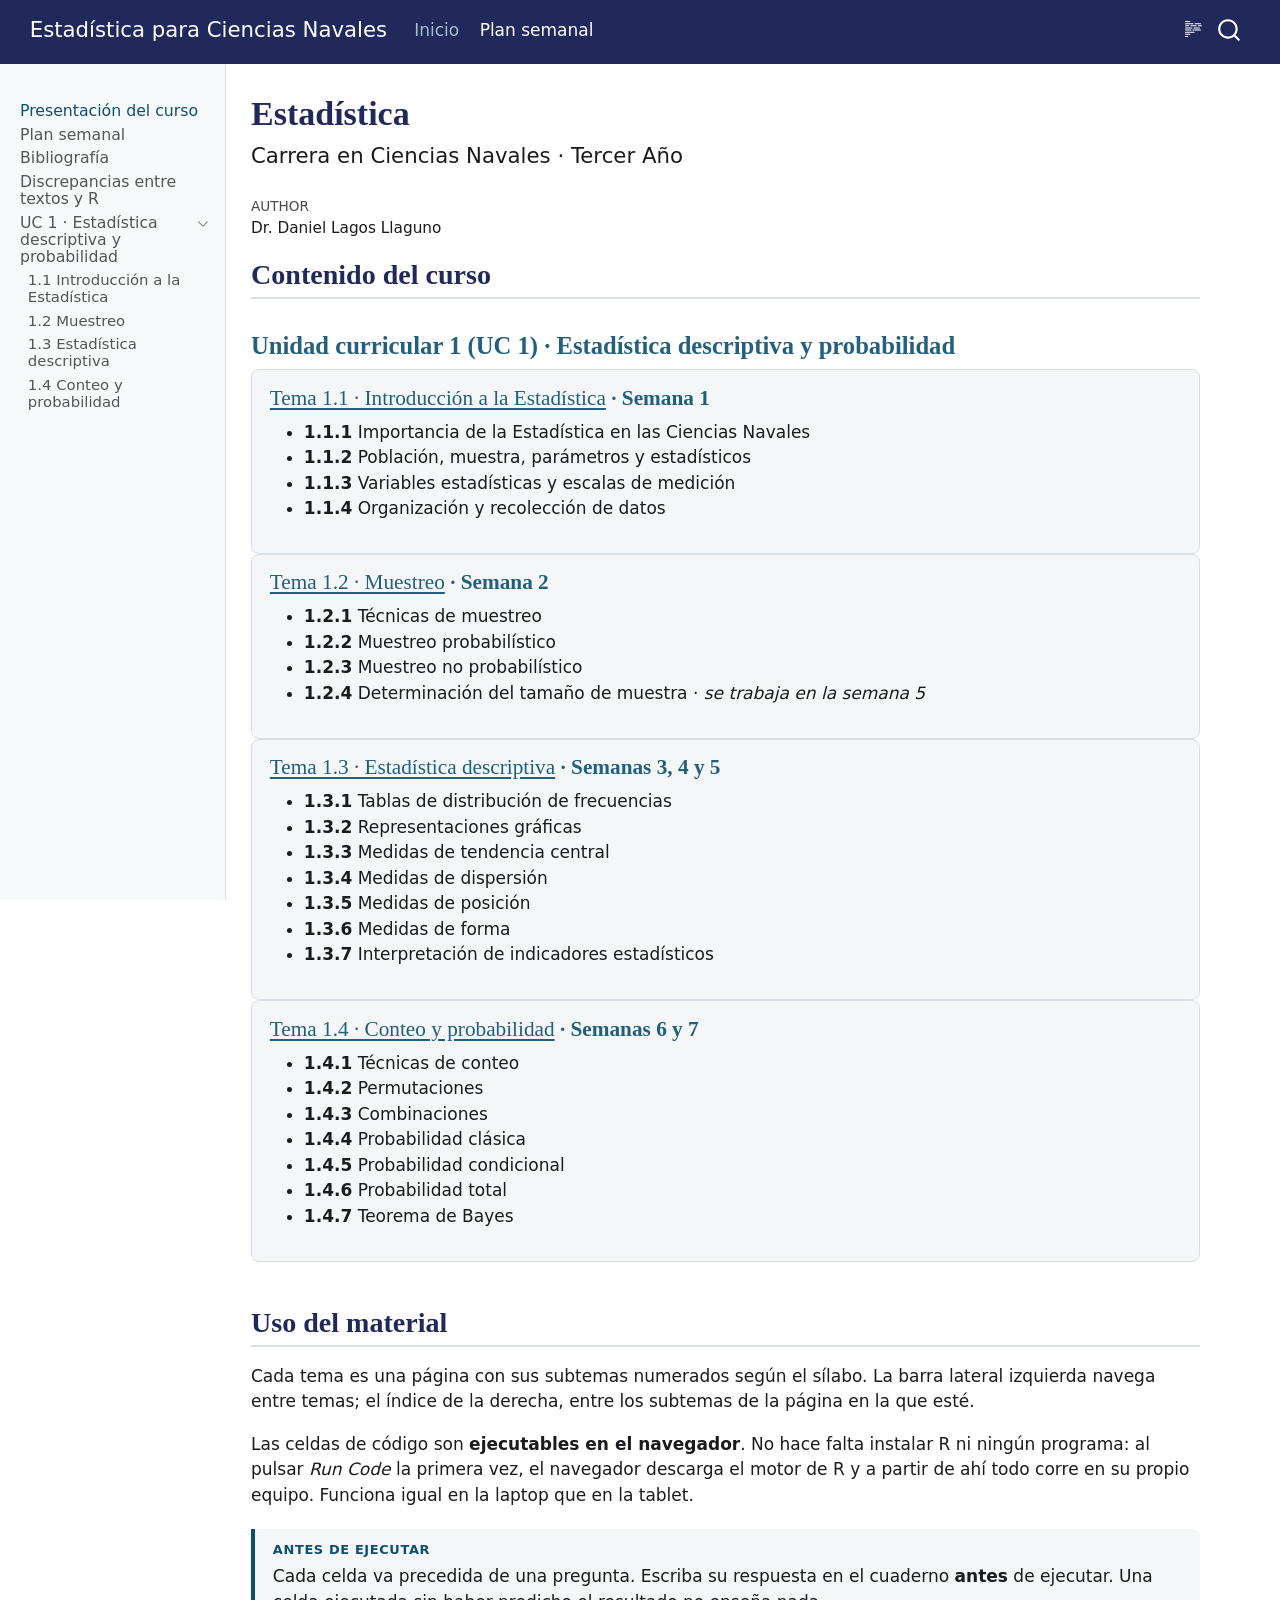
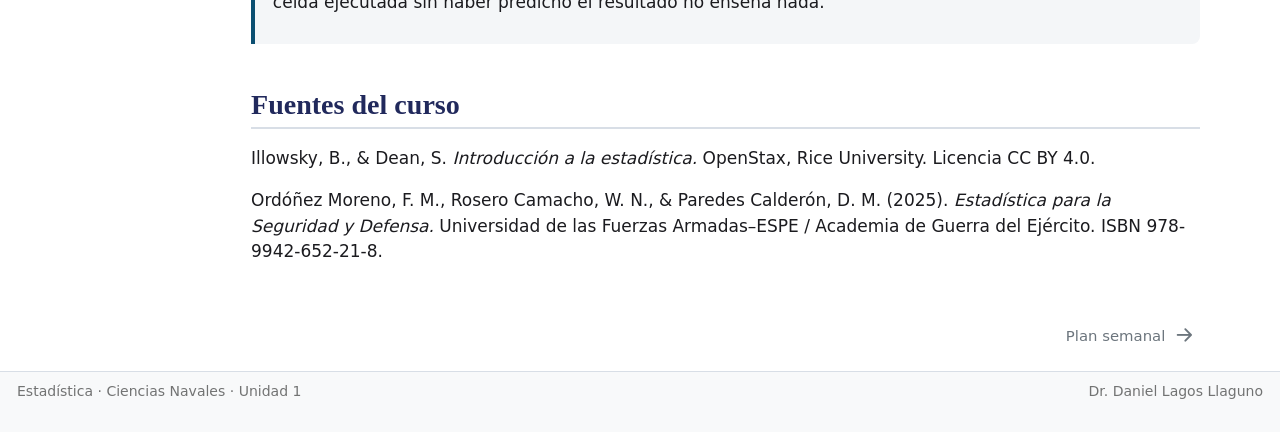
==== commit a6250437: "Built site for gh-pages" ====
--- a/index.html
+++ b/index.html
@@ -185,6 +185,12 @@
  <span class="menu-text">1.3 Estadística descriptiva</span></a>
   </div>
 </li>
+          <li class="sidebar-item">
+  <div class="sidebar-item-container"> 
+  <a href="./unidad-1/tema-1-4.html" class="sidebar-item-text sidebar-link">
+ <span class="menu-text">1.4 Conteo y probabilidad</span></a>
+  </div>
+</li>
       </ul>
   </li>
     </ul>
@@ -254,6 +260,18 @@
 <li><strong>1.3.5</strong> Medidas de posición</li>
 <li><strong>1.3.6</strong> Medidas de forma</li>
 <li><strong>1.3.7</strong> Interpretación de indicadores estadísticos</li>
+</ul>
+</section>
+<section id="tema-1.4-conteo-y-probabilidad-semanas-6-y-7" class="level4 tarjeta">
+<h4 class="anchored" data-anchor-id="tema-1.4-conteo-y-probabilidad-semanas-6-y-7"><a href="./unidad-1/tema-1-4.html">Tema 1.4 · Conteo y probabilidad</a> · Semanas 6 y 7</h4>
+<ul>
+<li><strong>1.4.1</strong> Técnicas de conteo</li>
+<li><strong>1.4.2</strong> Permutaciones</li>
+<li><strong>1.4.3</strong> Combinaciones</li>
+<li><strong>1.4.4</strong> Probabilidad clásica</li>
+<li><strong>1.4.5</strong> Probabilidad condicional</li>
+<li><strong>1.4.6</strong> Probabilidad total</li>
+<li><strong>1.4.7</strong> Teorema de Bayes</li>
 </ul>
 </section>
 </section>
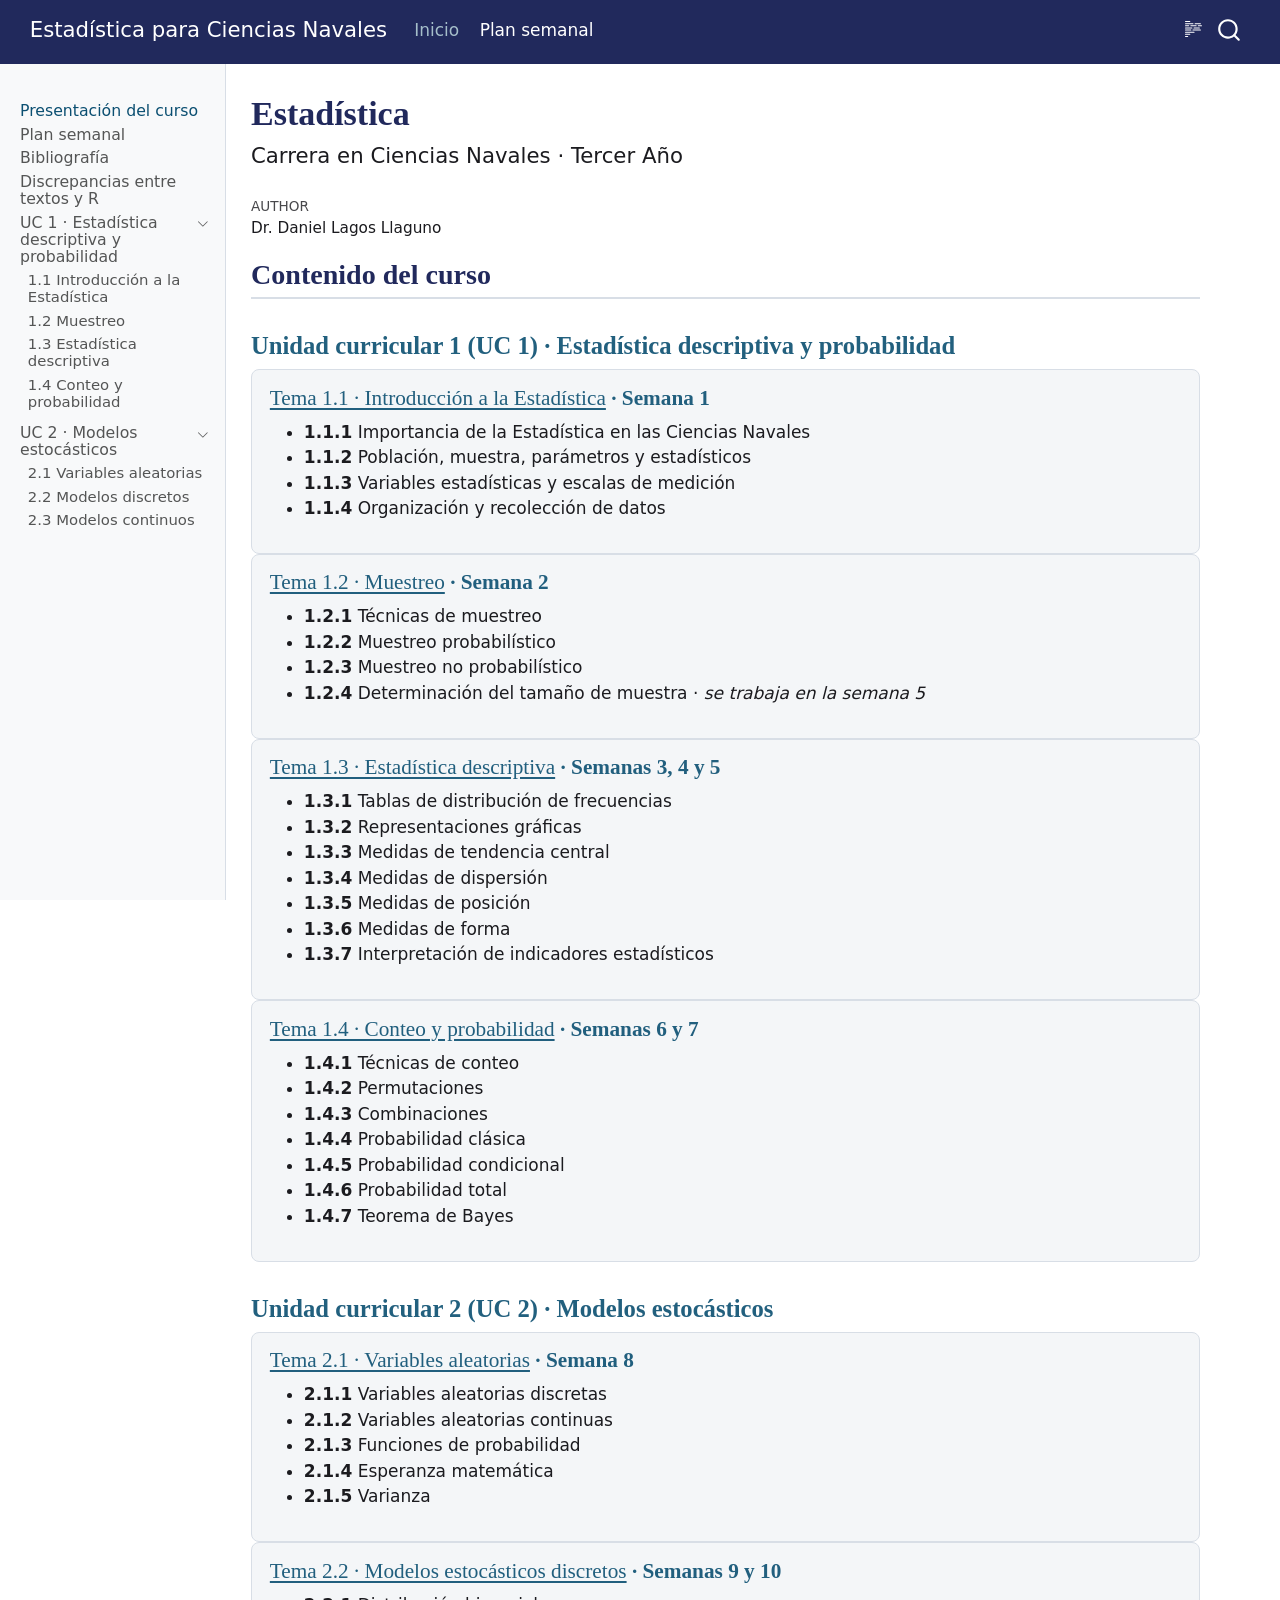
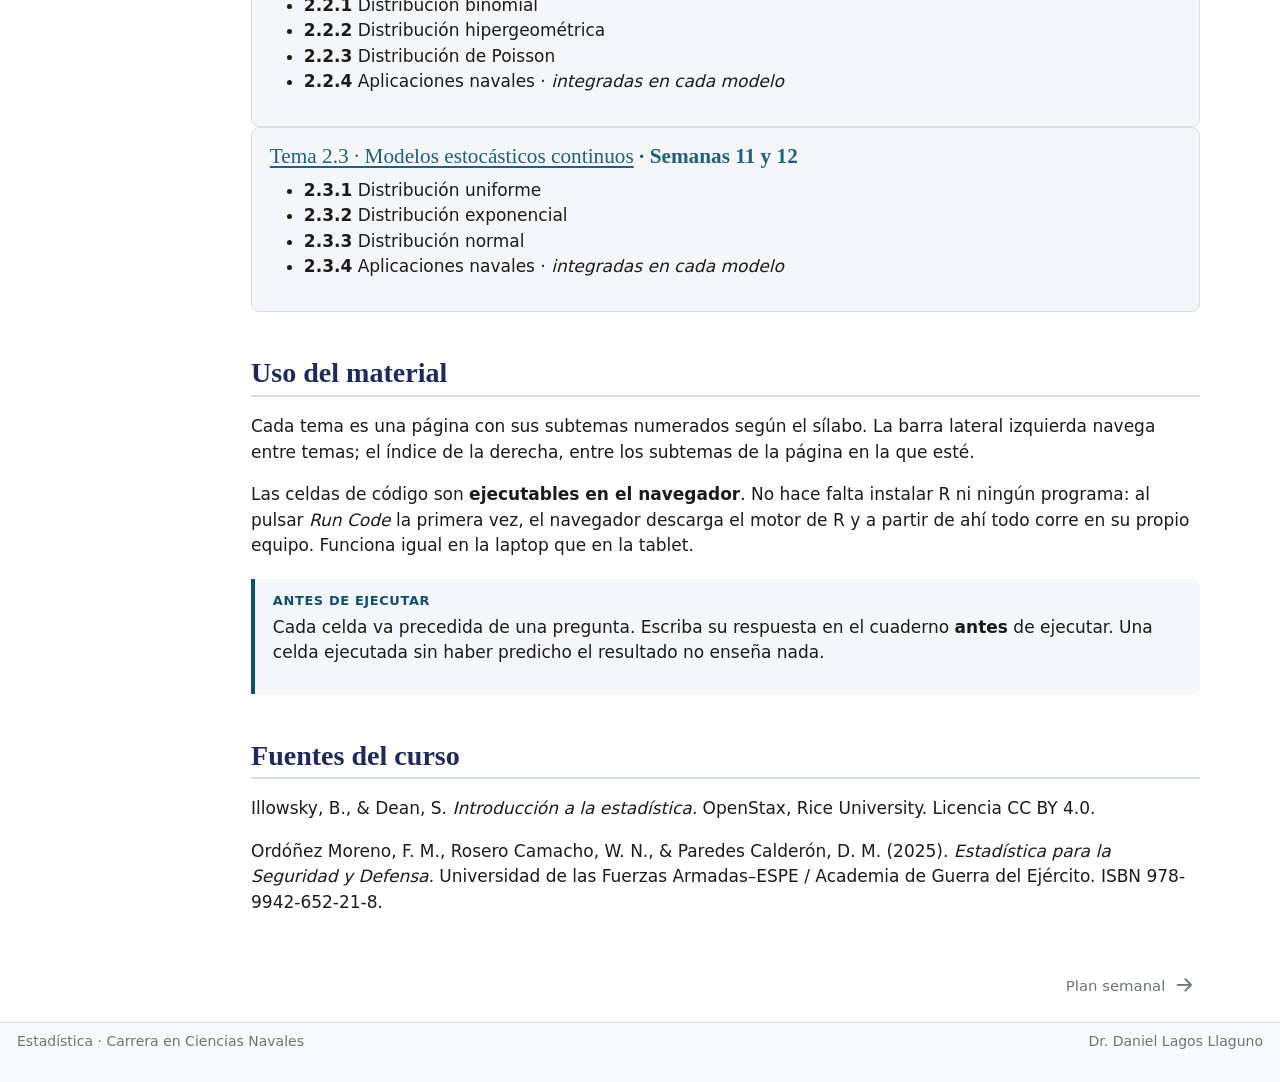
==== commit 9304445f: "Built site for gh-pages" ====
--- a/index.html
+++ b/index.html
@@ -193,6 +193,35 @@
 </li>
       </ul>
   </li>
+        <li class="sidebar-item sidebar-item-section">
+      <div class="sidebar-item-container"> 
+            <a class="sidebar-item-text sidebar-link text-start" data-bs-toggle="collapse" data-bs-target="#quarto-sidebar-section-2" role="navigation" aria-expanded="true">
+ <span class="menu-text">UC 2 · Modelos estocásticos</span></a>
+          <a class="sidebar-item-toggle text-start" data-bs-toggle="collapse" data-bs-target="#quarto-sidebar-section-2" role="navigation" aria-expanded="true" aria-label="Toggle section">
+            <i class="bi bi-chevron-right ms-2"></i>
+          </a> 
+      </div>
+      <ul id="quarto-sidebar-section-2" class="collapse list-unstyled sidebar-section depth1 show">  
+          <li class="sidebar-item">
+  <div class="sidebar-item-container"> 
+  <a href="./unidad-2/tema-2-1.html" class="sidebar-item-text sidebar-link">
+ <span class="menu-text">2.1 Variables aleatorias</span></a>
+  </div>
+</li>
+          <li class="sidebar-item">
+  <div class="sidebar-item-container"> 
+  <a href="./unidad-2/tema-2-2.html" class="sidebar-item-text sidebar-link">
+ <span class="menu-text">2.2 Modelos discretos</span></a>
+  </div>
+</li>
+          <li class="sidebar-item">
+  <div class="sidebar-item-container"> 
+  <a href="./unidad-2/tema-2-3.html" class="sidebar-item-text sidebar-link">
+ <span class="menu-text">2.3 Modelos continuos</span></a>
+  </div>
+</li>
+      </ul>
+  </li>
     </ul>
     </div>
 </nav>
@@ -272,6 +301,37 @@
 <li><strong>1.4.5</strong> Probabilidad condicional</li>
 <li><strong>1.4.6</strong> Probabilidad total</li>
 <li><strong>1.4.7</strong> Teorema de Bayes</li>
+</ul>
+</section>
+</section>
+<section id="unidad-curricular-2-uc-2-modelos-estocásticos" class="level3">
+<h3 class="anchored" data-anchor-id="unidad-curricular-2-uc-2-modelos-estocásticos">Unidad curricular 2 (UC 2) · Modelos estocásticos</h3>
+<section id="tema-2.1-variables-aleatorias-semana-8" class="level4 tarjeta">
+<h4 class="anchored" data-anchor-id="tema-2.1-variables-aleatorias-semana-8"><a href="./unidad-2/tema-2-1.html">Tema 2.1 · Variables aleatorias</a> · Semana 8</h4>
+<ul>
+<li><strong>2.1.1</strong> Variables aleatorias discretas</li>
+<li><strong>2.1.2</strong> Variables aleatorias continuas</li>
+<li><strong>2.1.3</strong> Funciones de probabilidad</li>
+<li><strong>2.1.4</strong> Esperanza matemática</li>
+<li><strong>2.1.5</strong> Varianza</li>
+</ul>
+</section>
+<section id="tema-2.2-modelos-estocásticos-discretos-semanas-9-y-10" class="level4 tarjeta">
+<h4 class="anchored" data-anchor-id="tema-2.2-modelos-estocásticos-discretos-semanas-9-y-10"><a href="./unidad-2/tema-2-2.html">Tema 2.2 · Modelos estocásticos discretos</a> · Semanas 9 y 10</h4>
+<ul>
+<li><strong>2.2.1</strong> Distribución binomial</li>
+<li><strong>2.2.2</strong> Distribución hipergeométrica</li>
+<li><strong>2.2.3</strong> Distribución de Poisson</li>
+<li><strong>2.2.4</strong> Aplicaciones navales · <em>integradas en cada modelo</em></li>
+</ul>
+</section>
+<section id="tema-2.3-modelos-estocásticos-continuos-semanas-11-y-12" class="level4 tarjeta">
+<h4 class="anchored" data-anchor-id="tema-2.3-modelos-estocásticos-continuos-semanas-11-y-12"><a href="./unidad-2/tema-2-3.html">Tema 2.3 · Modelos estocásticos continuos</a> · Semanas 11 y 12</h4>
+<ul>
+<li><strong>2.3.1</strong> Distribución uniforme</li>
+<li><strong>2.3.2</strong> Distribución exponencial</li>
+<li><strong>2.3.3</strong> Distribución normal</li>
+<li><strong>2.3.4</strong> Aplicaciones navales · <em>integradas en cada modelo</em></li>
 </ul>
 </section>
 </section>
@@ -736,7 +796,7 @@
 <footer class="footer">
   <div class="nav-footer">
     <div class="nav-footer-left">
-<p>Estadística · Ciencias Navales · Unidad 1</p>
+<p>Estadística · Carrera en Ciencias Navales</p>
 </div>   
     <div class="nav-footer-center">
       &nbsp;
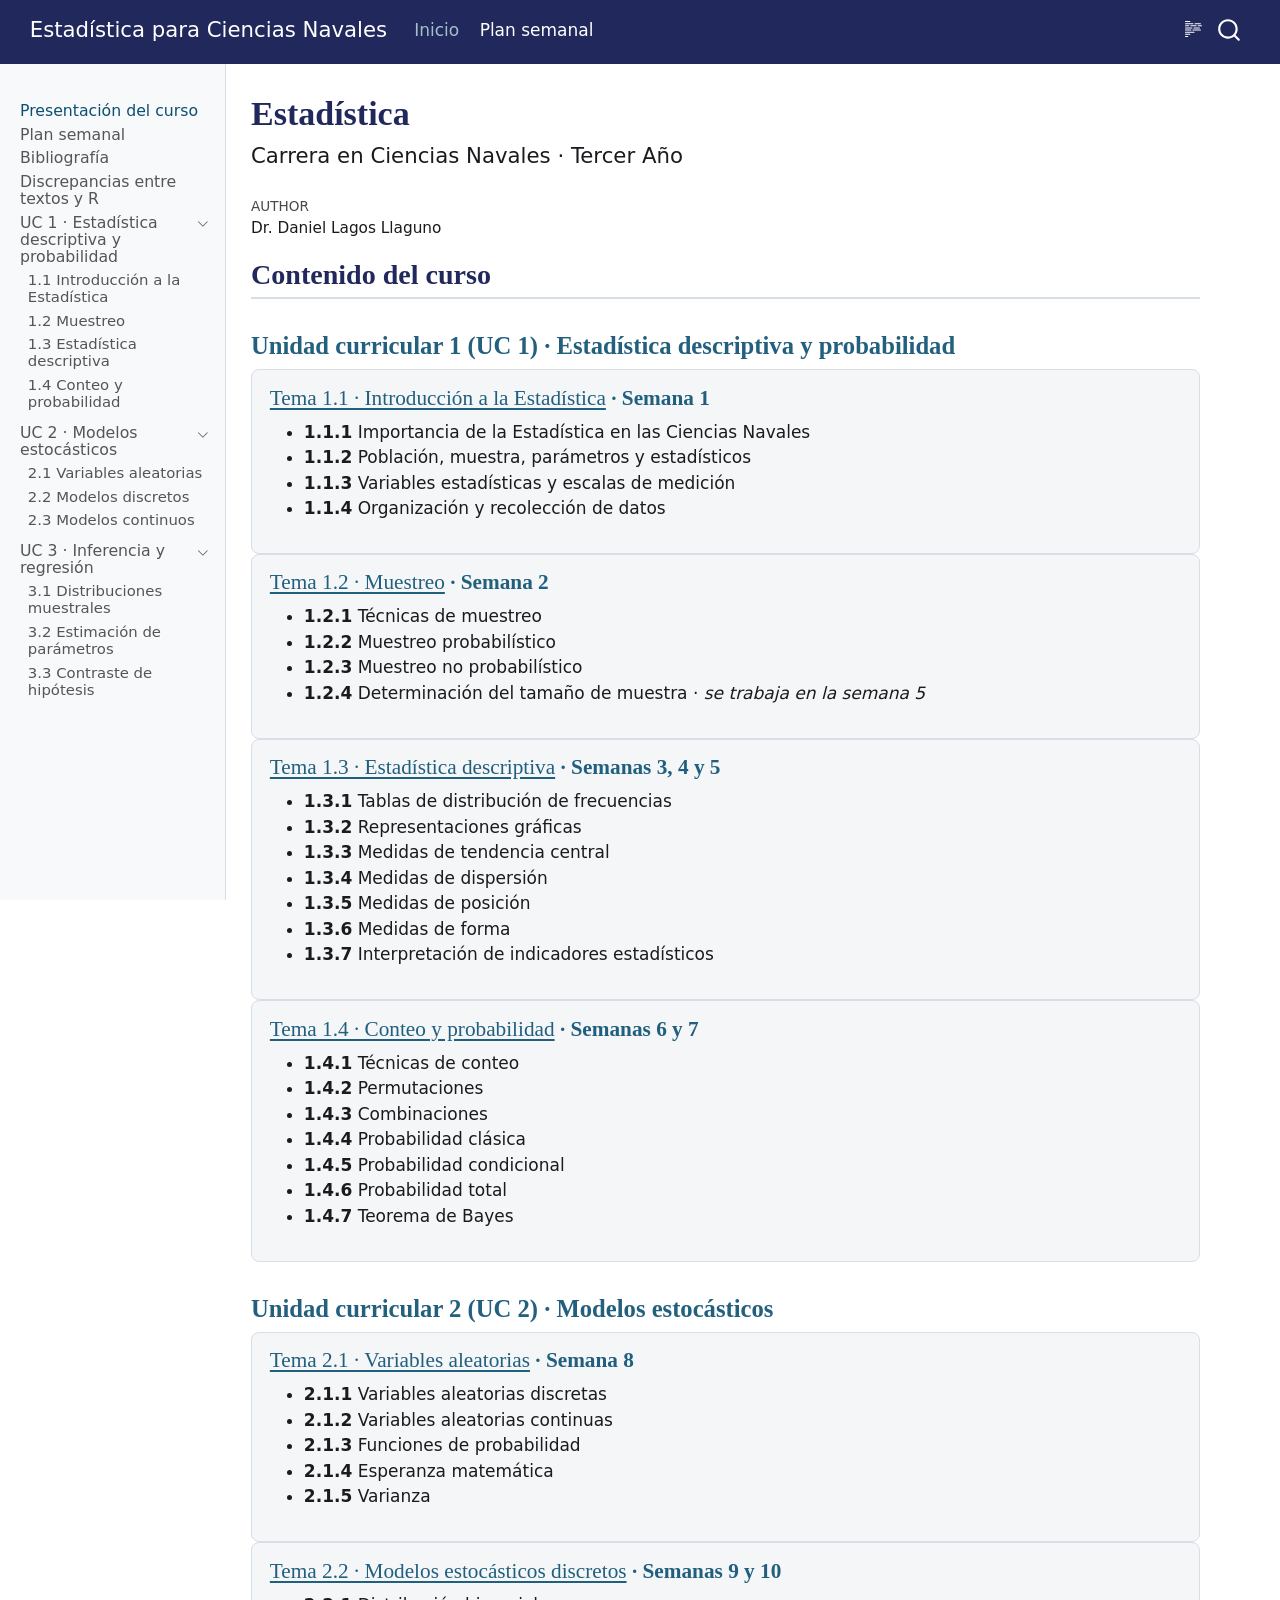
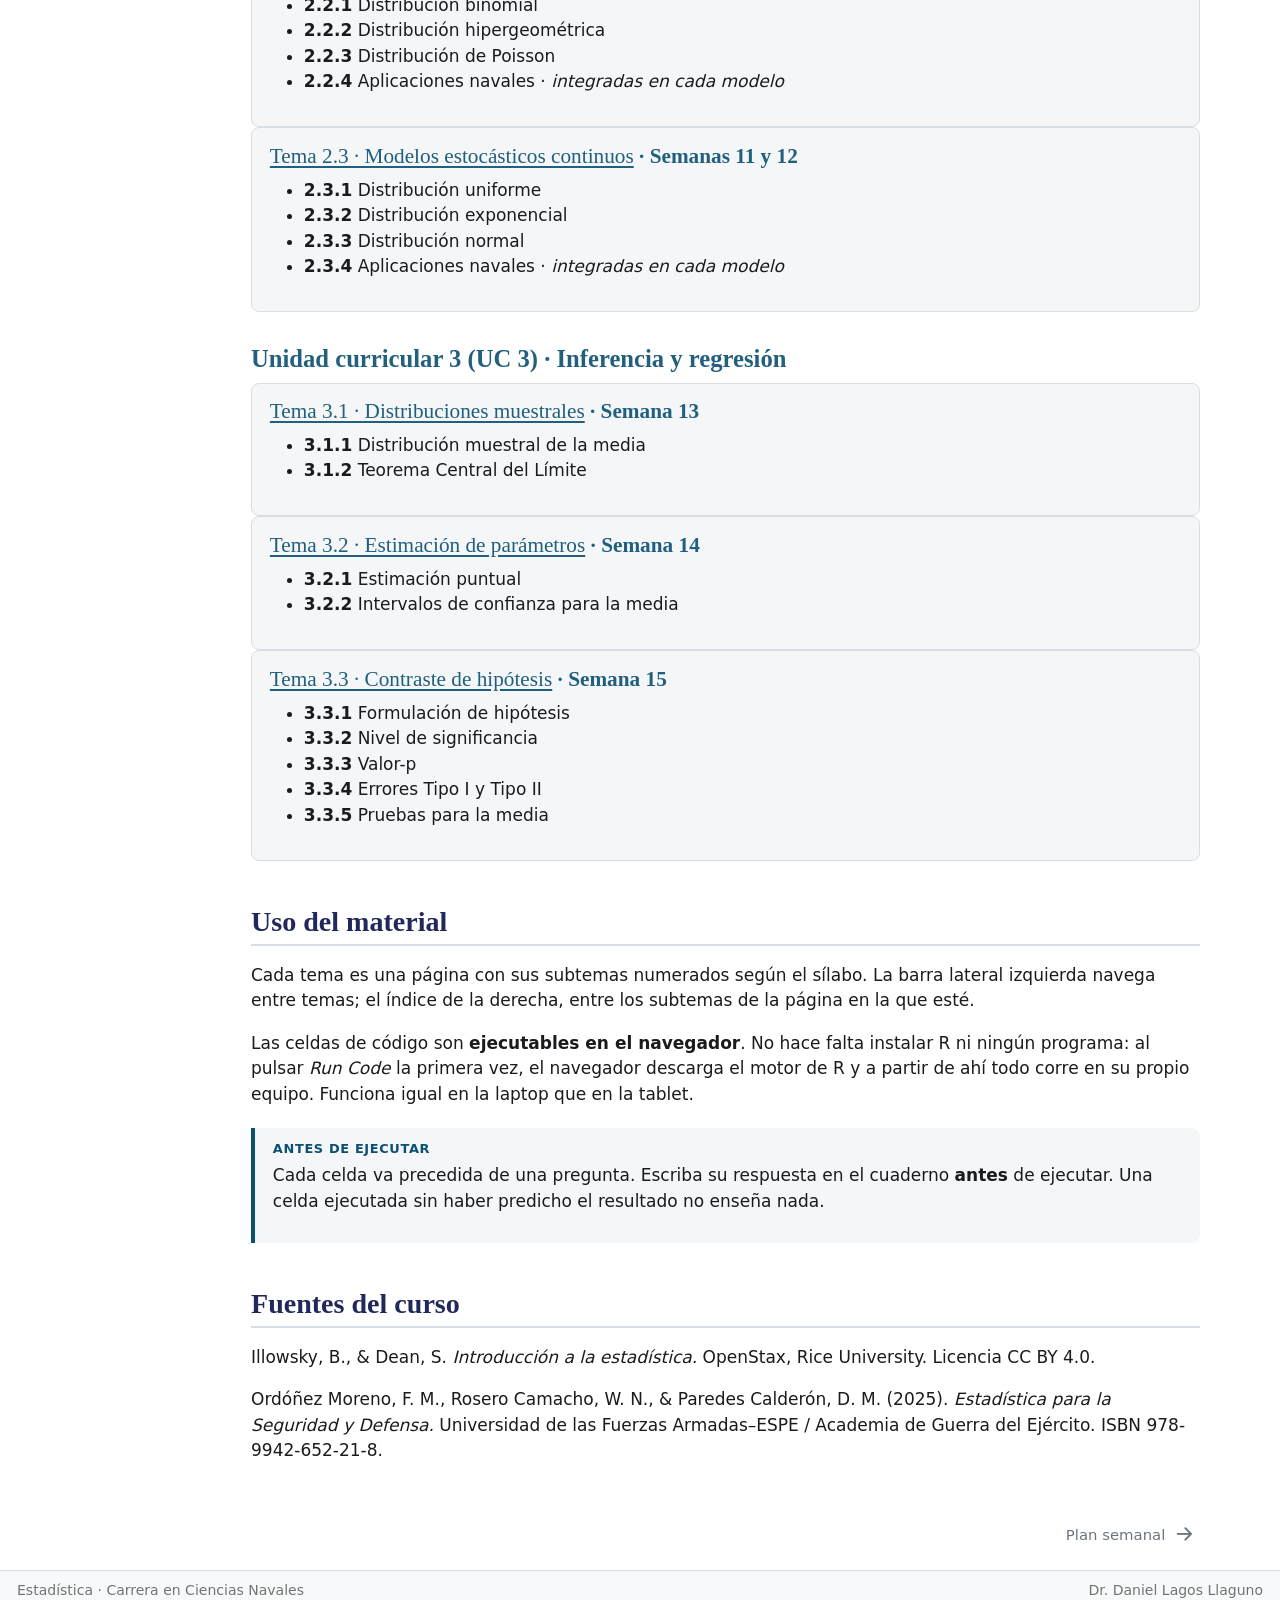
==== commit 9e722632: "Built site for gh-pages" ====
--- a/index.html
+++ b/index.html
@@ -222,6 +222,35 @@
 </li>
       </ul>
   </li>
+        <li class="sidebar-item sidebar-item-section">
+      <div class="sidebar-item-container"> 
+            <a class="sidebar-item-text sidebar-link text-start" data-bs-toggle="collapse" data-bs-target="#quarto-sidebar-section-3" role="navigation" aria-expanded="true">
+ <span class="menu-text">UC 3 · Inferencia y regresión</span></a>
+          <a class="sidebar-item-toggle text-start" data-bs-toggle="collapse" data-bs-target="#quarto-sidebar-section-3" role="navigation" aria-expanded="true" aria-label="Toggle section">
+            <i class="bi bi-chevron-right ms-2"></i>
+          </a> 
+      </div>
+      <ul id="quarto-sidebar-section-3" class="collapse list-unstyled sidebar-section depth1 show">  
+          <li class="sidebar-item">
+  <div class="sidebar-item-container"> 
+  <a href="./unidad-3/tema-3-1.html" class="sidebar-item-text sidebar-link">
+ <span class="menu-text">3.1 Distribuciones muestrales</span></a>
+  </div>
+</li>
+          <li class="sidebar-item">
+  <div class="sidebar-item-container"> 
+  <a href="./unidad-3/tema-3-2.html" class="sidebar-item-text sidebar-link">
+ <span class="menu-text">3.2 Estimación de parámetros</span></a>
+  </div>
+</li>
+          <li class="sidebar-item">
+  <div class="sidebar-item-container"> 
+  <a href="./unidad-3/tema-3-3.html" class="sidebar-item-text sidebar-link">
+ <span class="menu-text">3.3 Contraste de hipótesis</span></a>
+  </div>
+</li>
+      </ul>
+  </li>
     </ul>
     </div>
 </nav>
@@ -332,6 +361,33 @@
 <li><strong>2.3.2</strong> Distribución exponencial</li>
 <li><strong>2.3.3</strong> Distribución normal</li>
 <li><strong>2.3.4</strong> Aplicaciones navales · <em>integradas en cada modelo</em></li>
+</ul>
+</section>
+</section>
+<section id="unidad-curricular-3-uc-3-inferencia-y-regresión" class="level3">
+<h3 class="anchored" data-anchor-id="unidad-curricular-3-uc-3-inferencia-y-regresión">Unidad curricular 3 (UC 3) · Inferencia y regresión</h3>
+<section id="tema-3.1-distribuciones-muestrales-semana-13" class="level4 tarjeta">
+<h4 class="anchored" data-anchor-id="tema-3.1-distribuciones-muestrales-semana-13"><a href="./unidad-3/tema-3-1.html">Tema 3.1 · Distribuciones muestrales</a> · Semana 13</h4>
+<ul>
+<li><strong>3.1.1</strong> Distribución muestral de la media</li>
+<li><strong>3.1.2</strong> Teorema Central del Límite</li>
+</ul>
+</section>
+<section id="tema-3.2-estimación-de-parámetros-semana-14" class="level4 tarjeta">
+<h4 class="anchored" data-anchor-id="tema-3.2-estimación-de-parámetros-semana-14"><a href="./unidad-3/tema-3-2.html">Tema 3.2 · Estimación de parámetros</a> · Semana 14</h4>
+<ul>
+<li><strong>3.2.1</strong> Estimación puntual</li>
+<li><strong>3.2.2</strong> Intervalos de confianza para la media</li>
+</ul>
+</section>
+<section id="tema-3.3-contraste-de-hipótesis-semana-15" class="level4 tarjeta">
+<h4 class="anchored" data-anchor-id="tema-3.3-contraste-de-hipótesis-semana-15"><a href="./unidad-3/tema-3-3.html">Tema 3.3 · Contraste de hipótesis</a> · Semana 15</h4>
+<ul>
+<li><strong>3.3.1</strong> Formulación de hipótesis</li>
+<li><strong>3.3.2</strong> Nivel de significancia</li>
+<li><strong>3.3.3</strong> Valor-p</li>
+<li><strong>3.3.4</strong> Errores Tipo I y Tipo II</li>
+<li><strong>3.3.5</strong> Pruebas para la media</li>
 </ul>
 </section>
 </section>
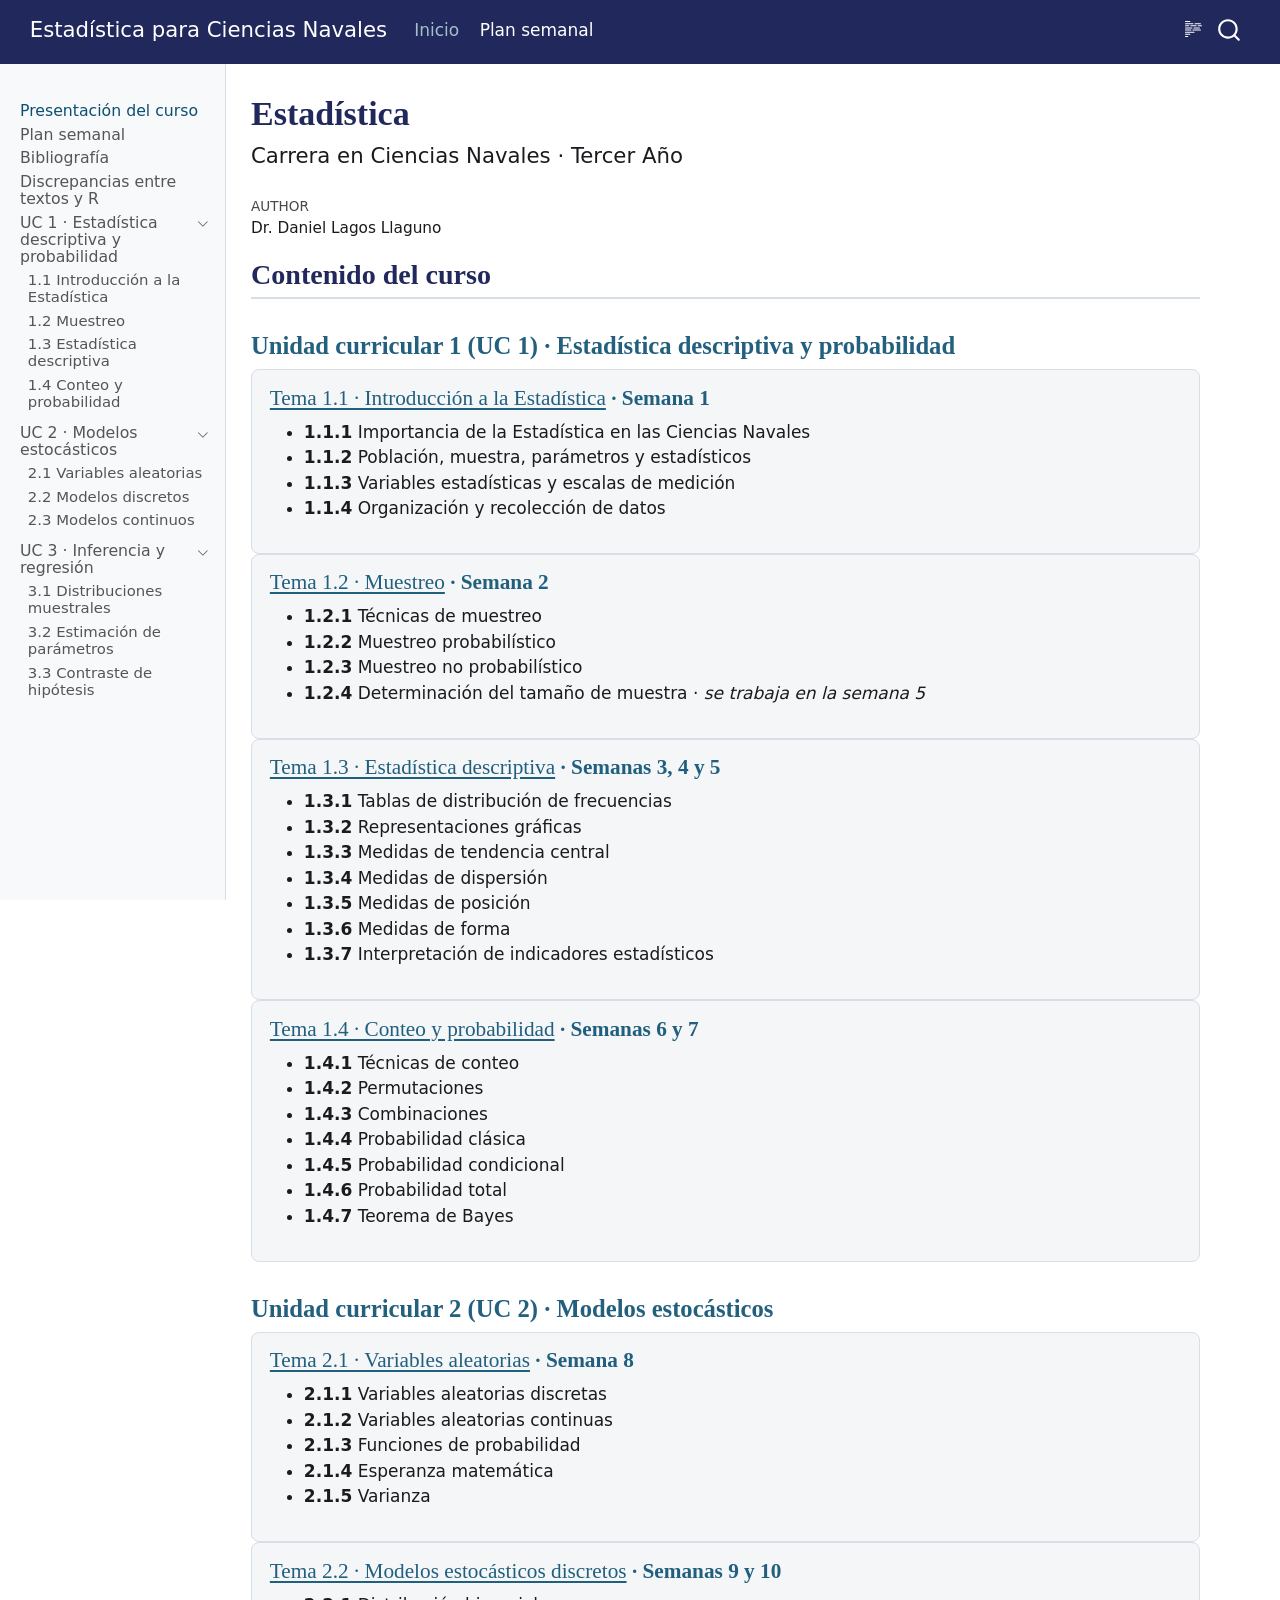
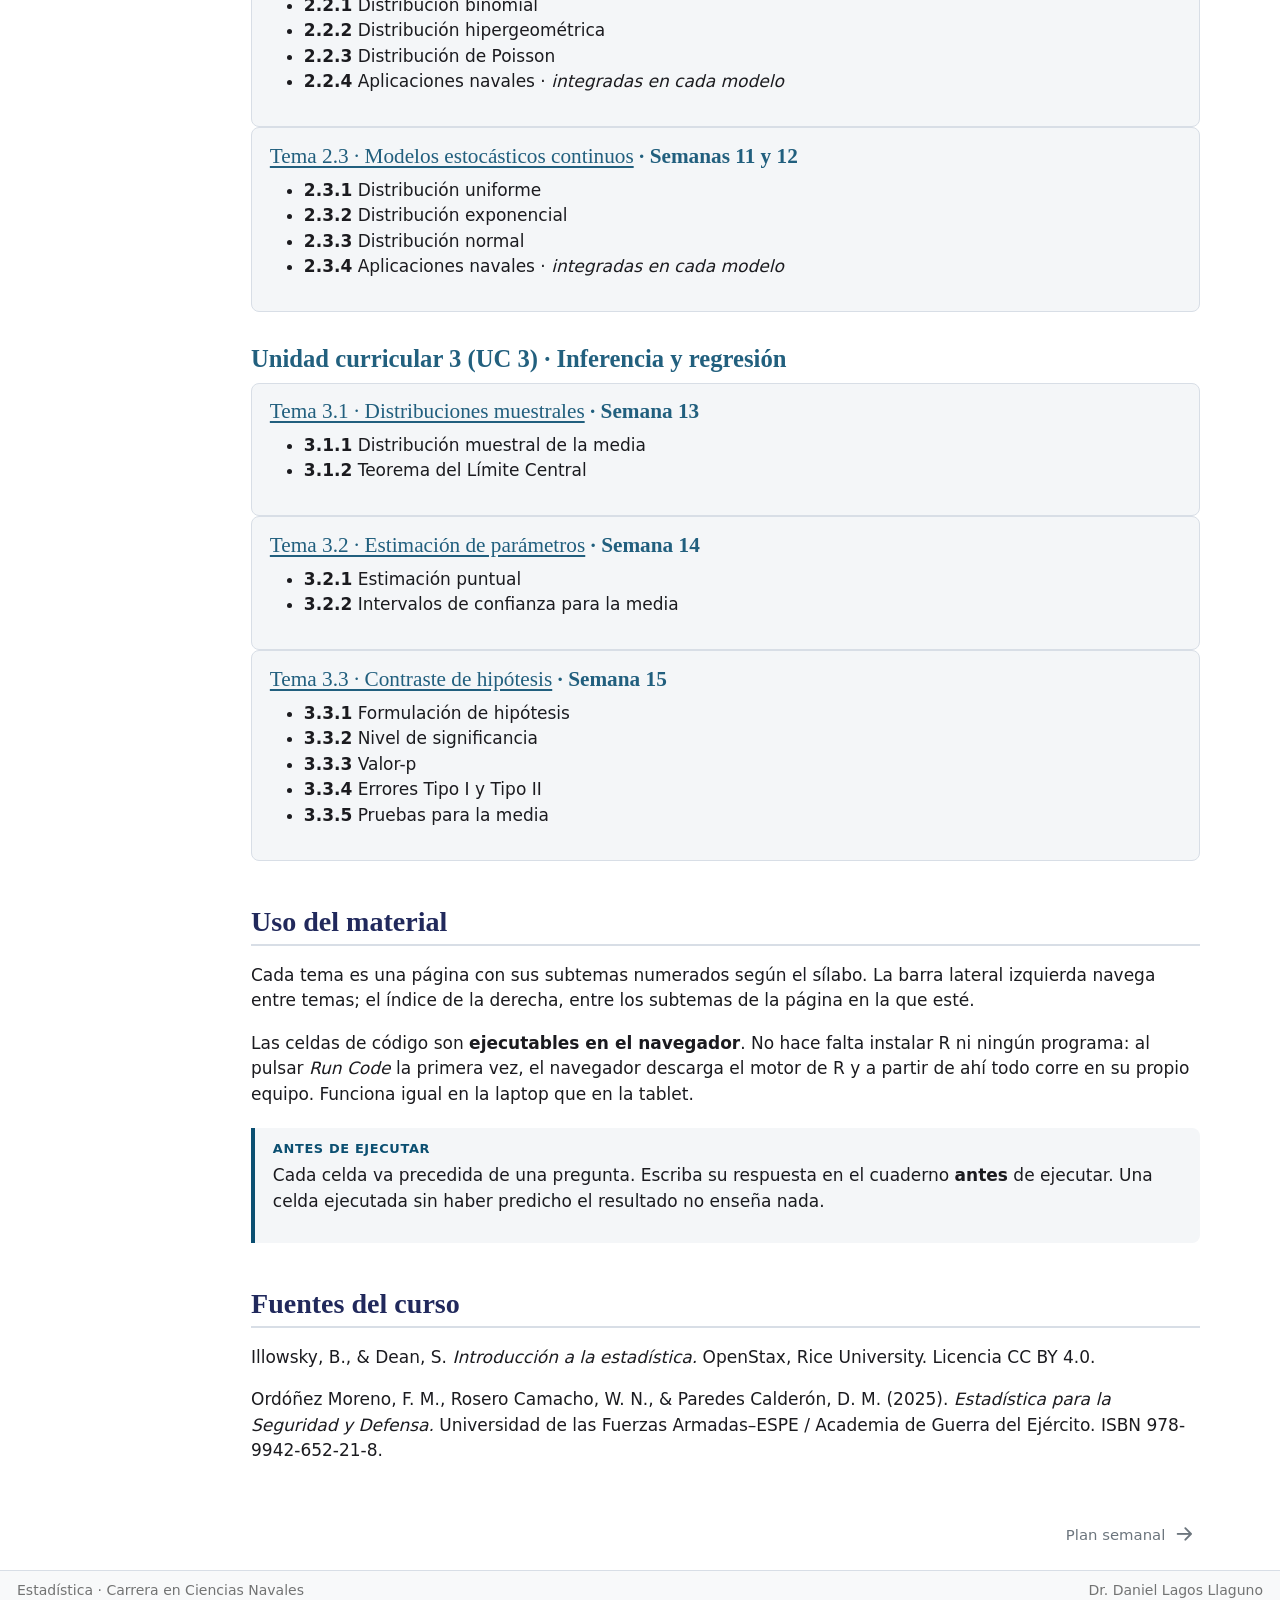
==== commit 39c8d331: "Built site for gh-pages" ====
--- a/index.html
+++ b/index.html
@@ -370,7 +370,7 @@
 <h4 class="anchored" data-anchor-id="tema-3.1-distribuciones-muestrales-semana-13"><a href="./unidad-3/tema-3-1.html">Tema 3.1 · Distribuciones muestrales</a> · Semana 13</h4>
 <ul>
 <li><strong>3.1.1</strong> Distribución muestral de la media</li>
-<li><strong>3.1.2</strong> Teorema Central del Límite</li>
+<li><strong>3.1.2</strong> Teorema del Límite Central</li>
 </ul>
 </section>
 <section id="tema-3.2-estimación-de-parámetros-semana-14" class="level4 tarjeta">
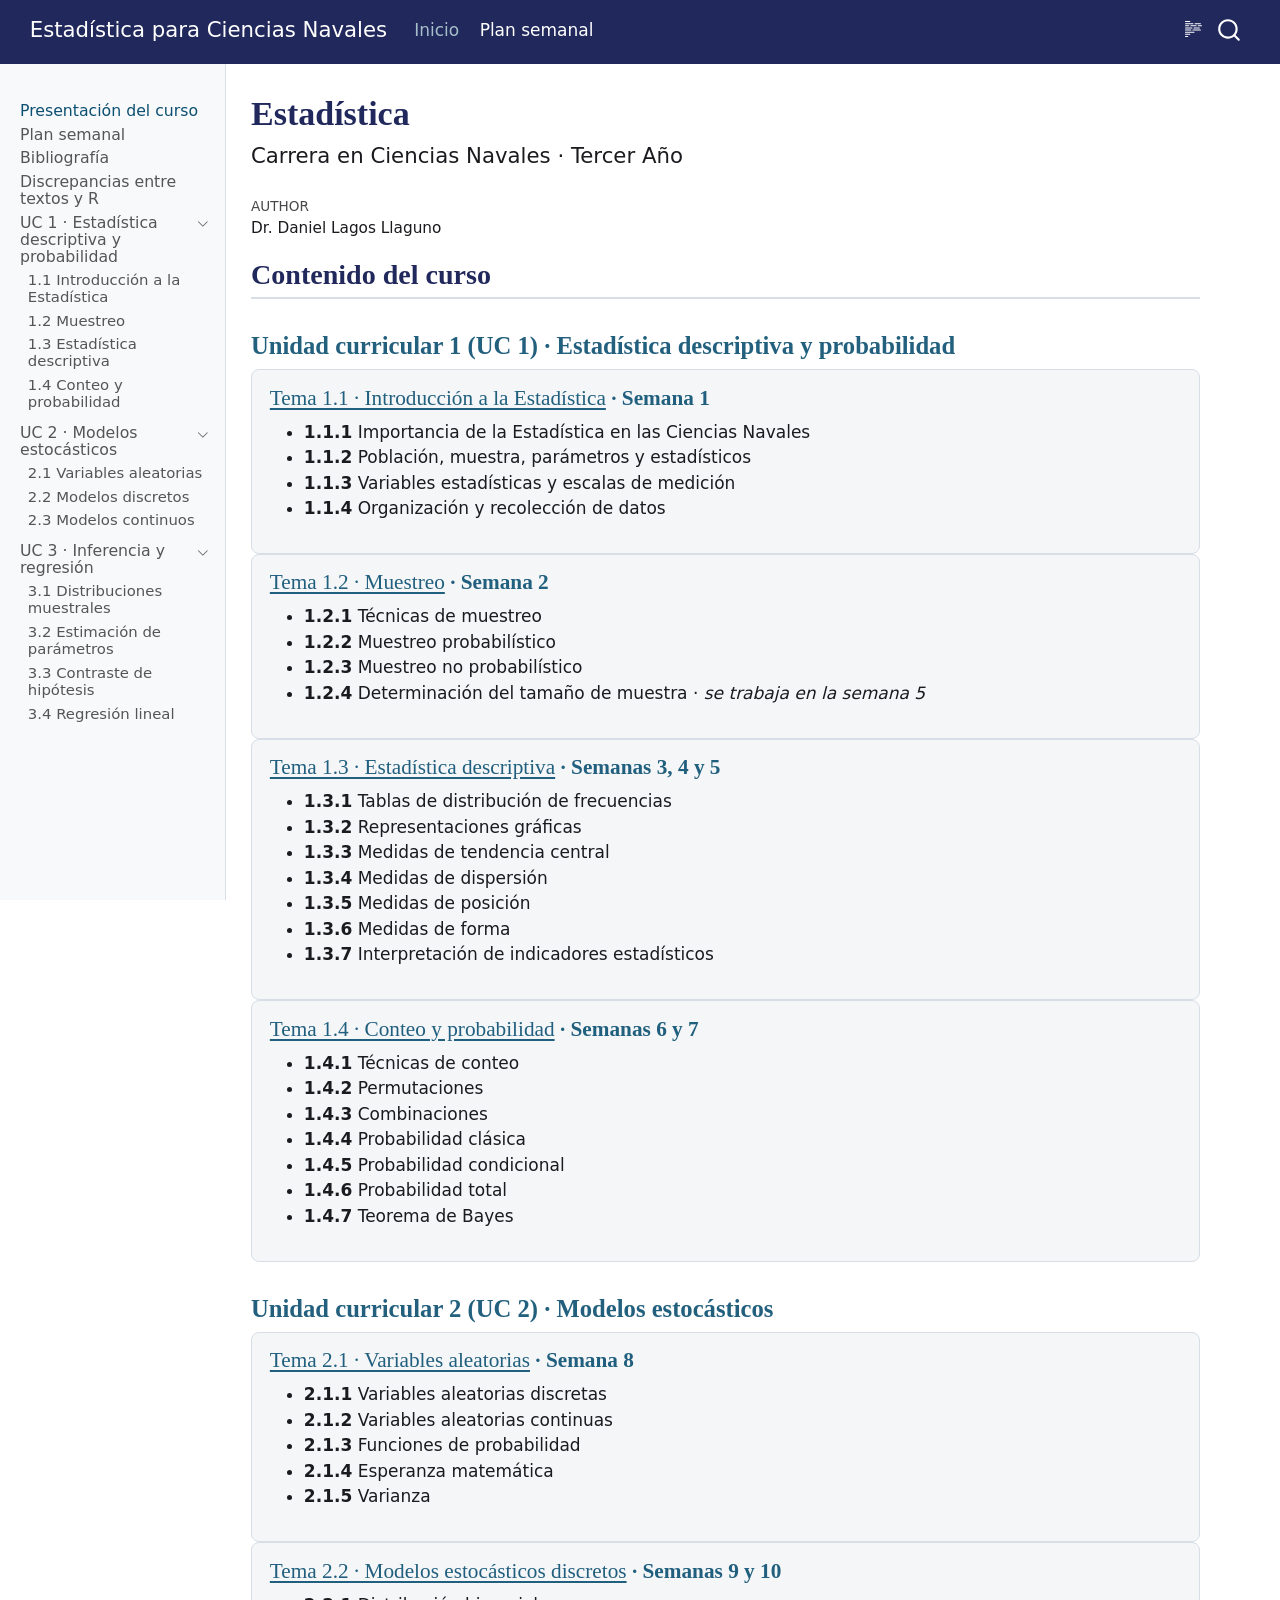
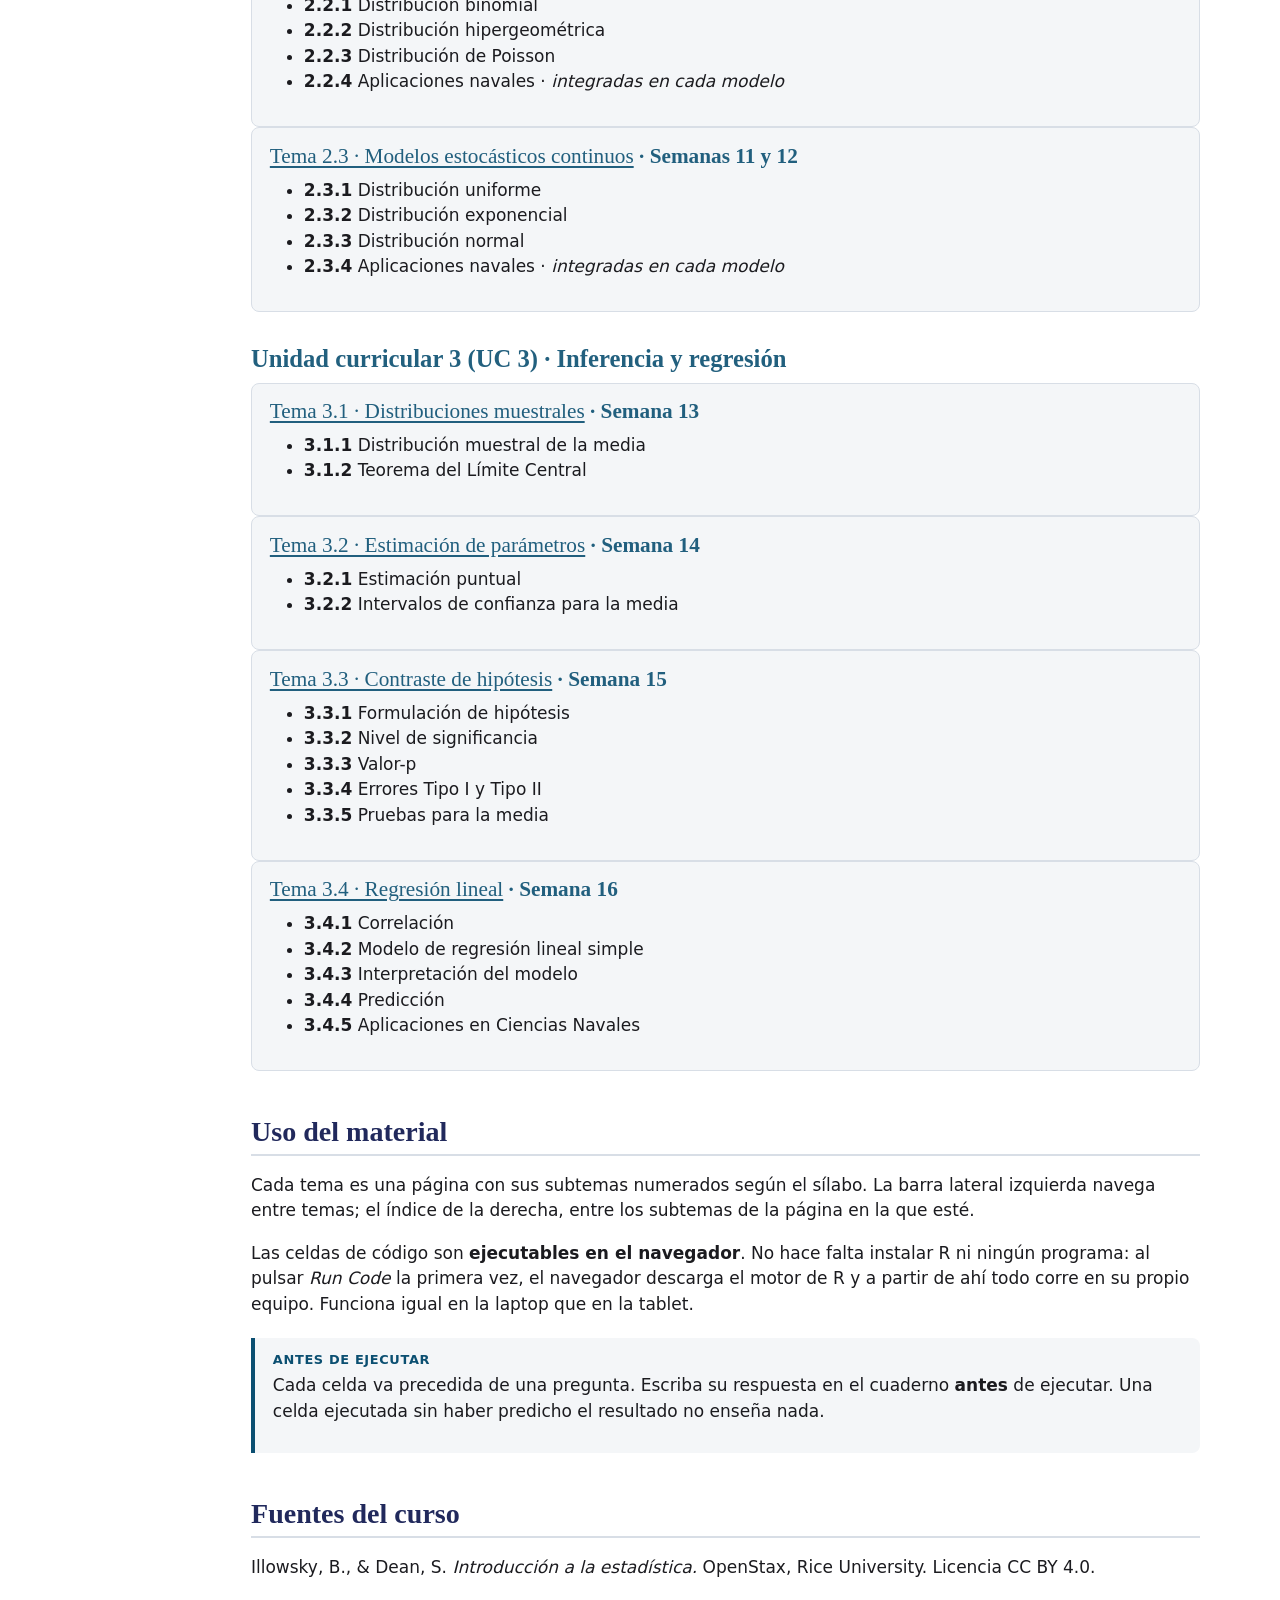
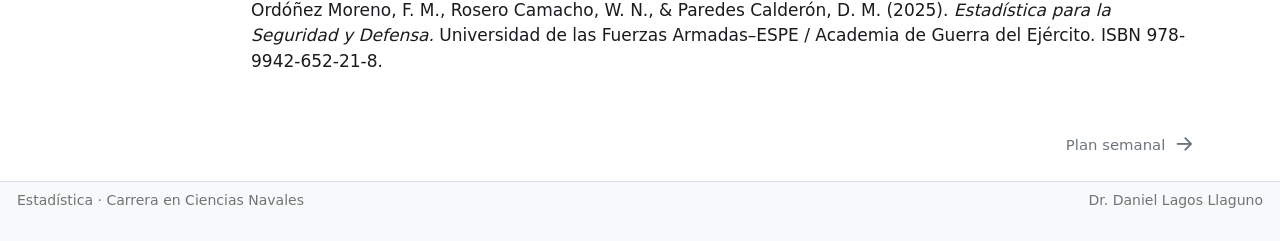
==== commit 78cd759b: "Built site for gh-pages" ====
--- a/index.html
+++ b/index.html
@@ -44,7 +44,7 @@
 <link href="site_libs/quarto-html/quarto-syntax-highlighting-15634bcf2e68342d4ad2dfa704d543f6.css" rel="stylesheet" id="quarto-text-highlighting-styles">
 <script src="site_libs/bootstrap/bootstrap.min.js"></script>
 <link href="site_libs/bootstrap/bootstrap-icons.css" rel="stylesheet">
-<link href="site_libs/bootstrap/bootstrap-19c3eee6a0a2d9d9e995021330c87b7f.min.css" rel="stylesheet" append-hash="true" id="quarto-bootstrap" data-mode="light">
+<link href="site_libs/bootstrap/bootstrap-e107ce07999bdcc513e4528d8371c7a3.min.css" rel="stylesheet" append-hash="true" id="quarto-bootstrap" data-mode="light">
 <script src="site_libs/quarto-contrib/live-runtime/live-runtime.js" type="module"></script>
 <link href="site_libs/quarto-contrib/live-runtime/live-runtime.css" rel="stylesheet">
 <script id="quarto-search-options" type="application/json">{
@@ -249,6 +249,12 @@
  <span class="menu-text">3.3 Contraste de hipótesis</span></a>
   </div>
 </li>
+          <li class="sidebar-item">
+  <div class="sidebar-item-container"> 
+  <a href="./unidad-3/tema-3-4.html" class="sidebar-item-text sidebar-link">
+ <span class="menu-text">3.4 Regresión lineal</span></a>
+  </div>
+</li>
       </ul>
   </li>
     </ul>
@@ -388,6 +394,16 @@
 <li><strong>3.3.3</strong> Valor-p</li>
 <li><strong>3.3.4</strong> Errores Tipo I y Tipo II</li>
 <li><strong>3.3.5</strong> Pruebas para la media</li>
+</ul>
+</section>
+<section id="tema-3.4-regresión-lineal-semana-16" class="level4 tarjeta">
+<h4 class="anchored" data-anchor-id="tema-3.4-regresión-lineal-semana-16"><a href="./unidad-3/tema-3-4.html">Tema 3.4 · Regresión lineal</a> · Semana 16</h4>
+<ul>
+<li><strong>3.4.1</strong> Correlación</li>
+<li><strong>3.4.2</strong> Modelo de regresión lineal simple</li>
+<li><strong>3.4.3</strong> Interpretación del modelo</li>
+<li><strong>3.4.4</strong> Predicción</li>
+<li><strong>3.4.5</strong> Aplicaciones en Ciencias Navales</li>
 </ul>
 </section>
 </section>
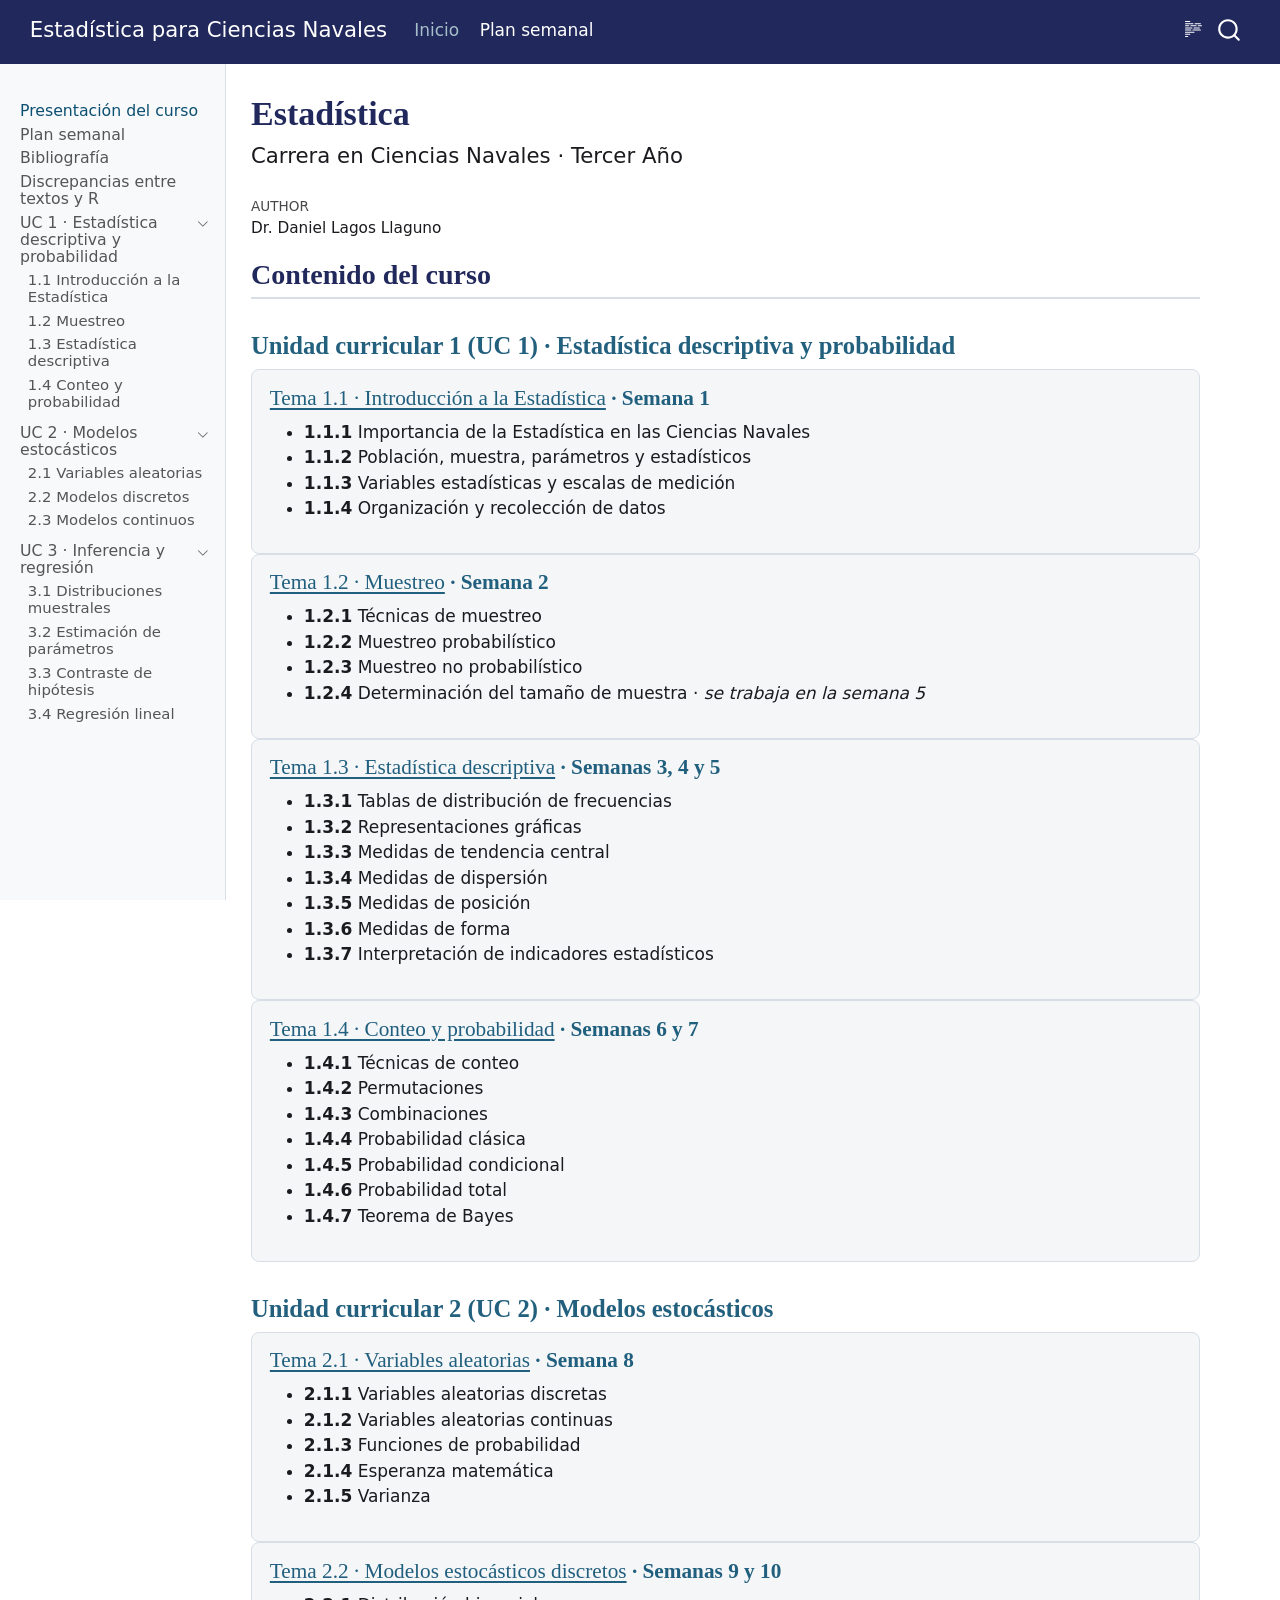
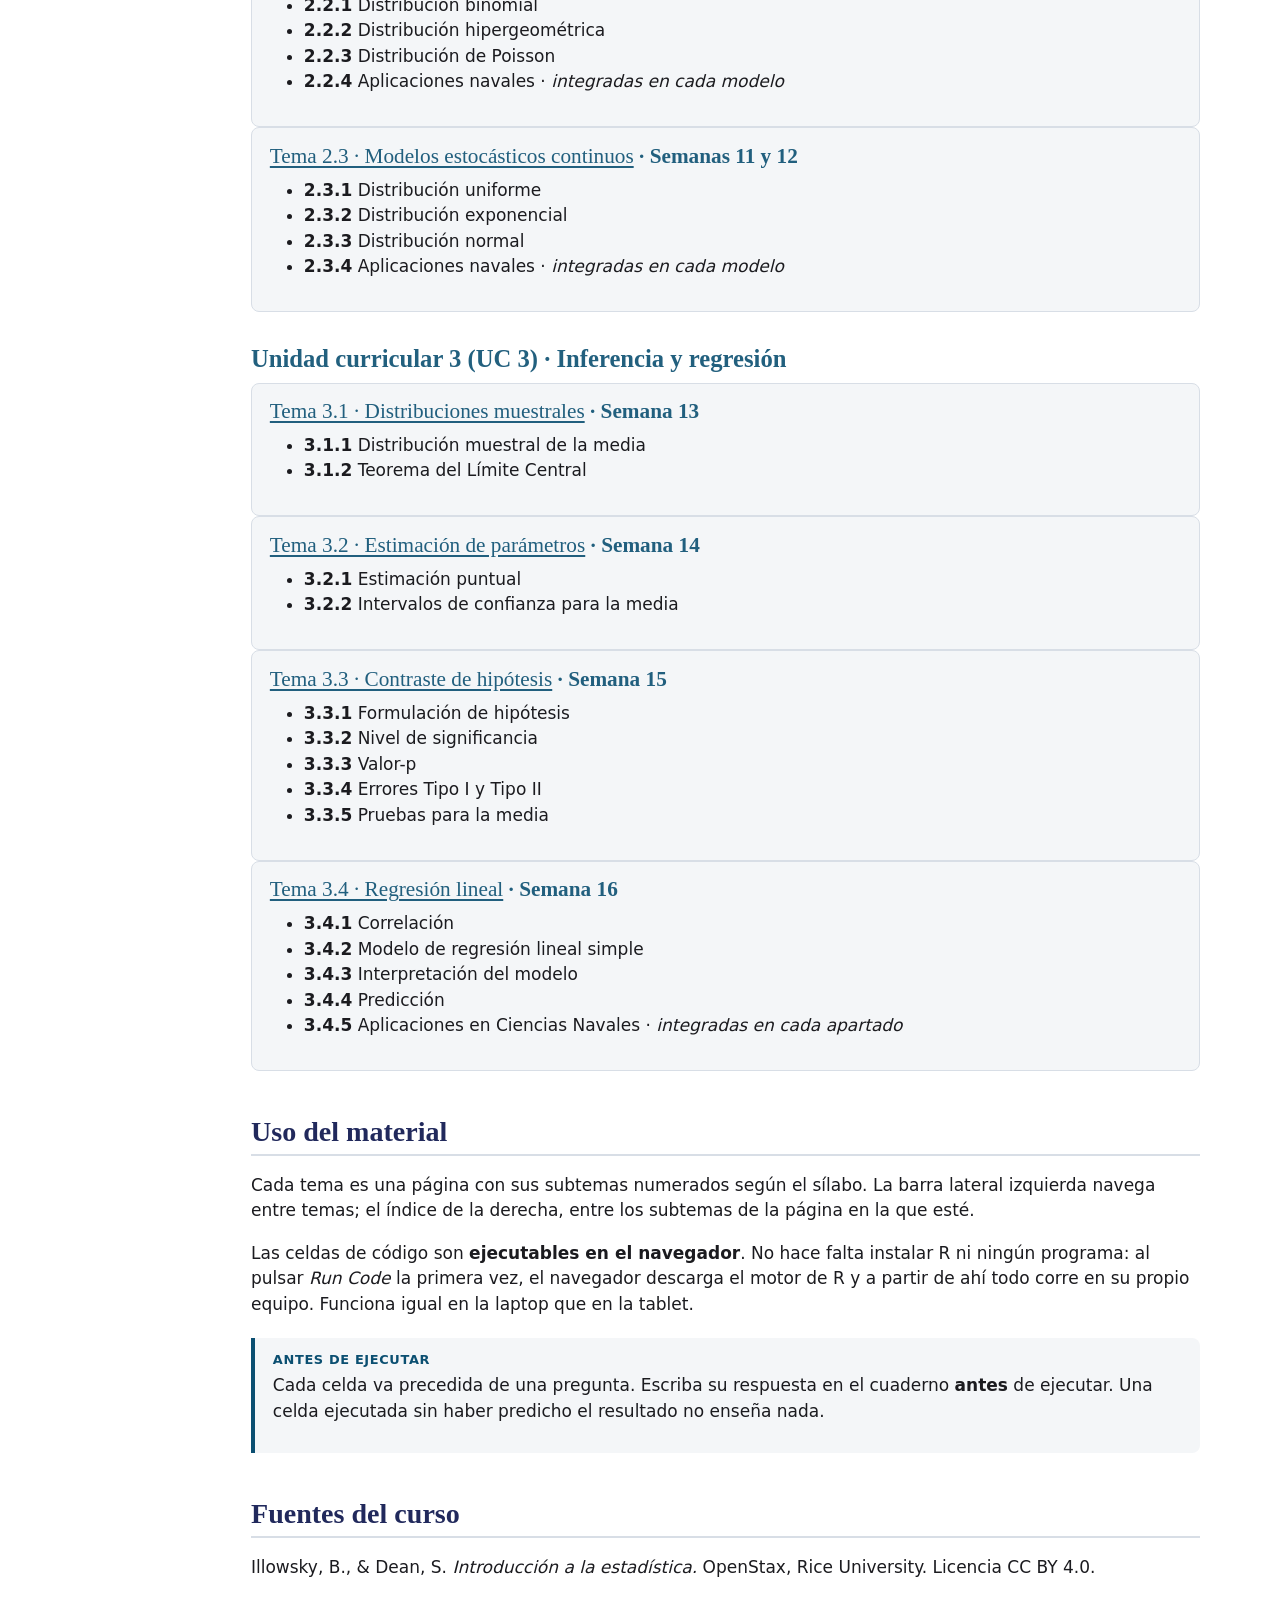
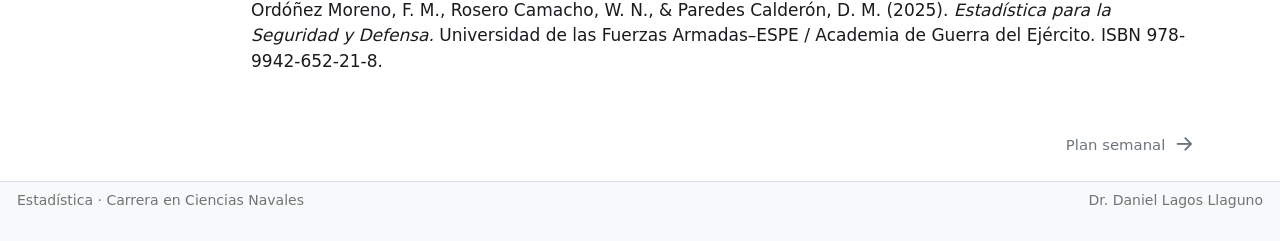
==== commit d61368a1: "Built site for gh-pages" ====
--- a/index.html
+++ b/index.html
@@ -403,7 +403,7 @@
 <li><strong>3.4.2</strong> Modelo de regresión lineal simple</li>
 <li><strong>3.4.3</strong> Interpretación del modelo</li>
 <li><strong>3.4.4</strong> Predicción</li>
-<li><strong>3.4.5</strong> Aplicaciones en Ciencias Navales</li>
+<li><strong>3.4.5</strong> Aplicaciones en Ciencias Navales · <em>integradas en cada apartado</em></li>
 </ul>
 </section>
 </section>
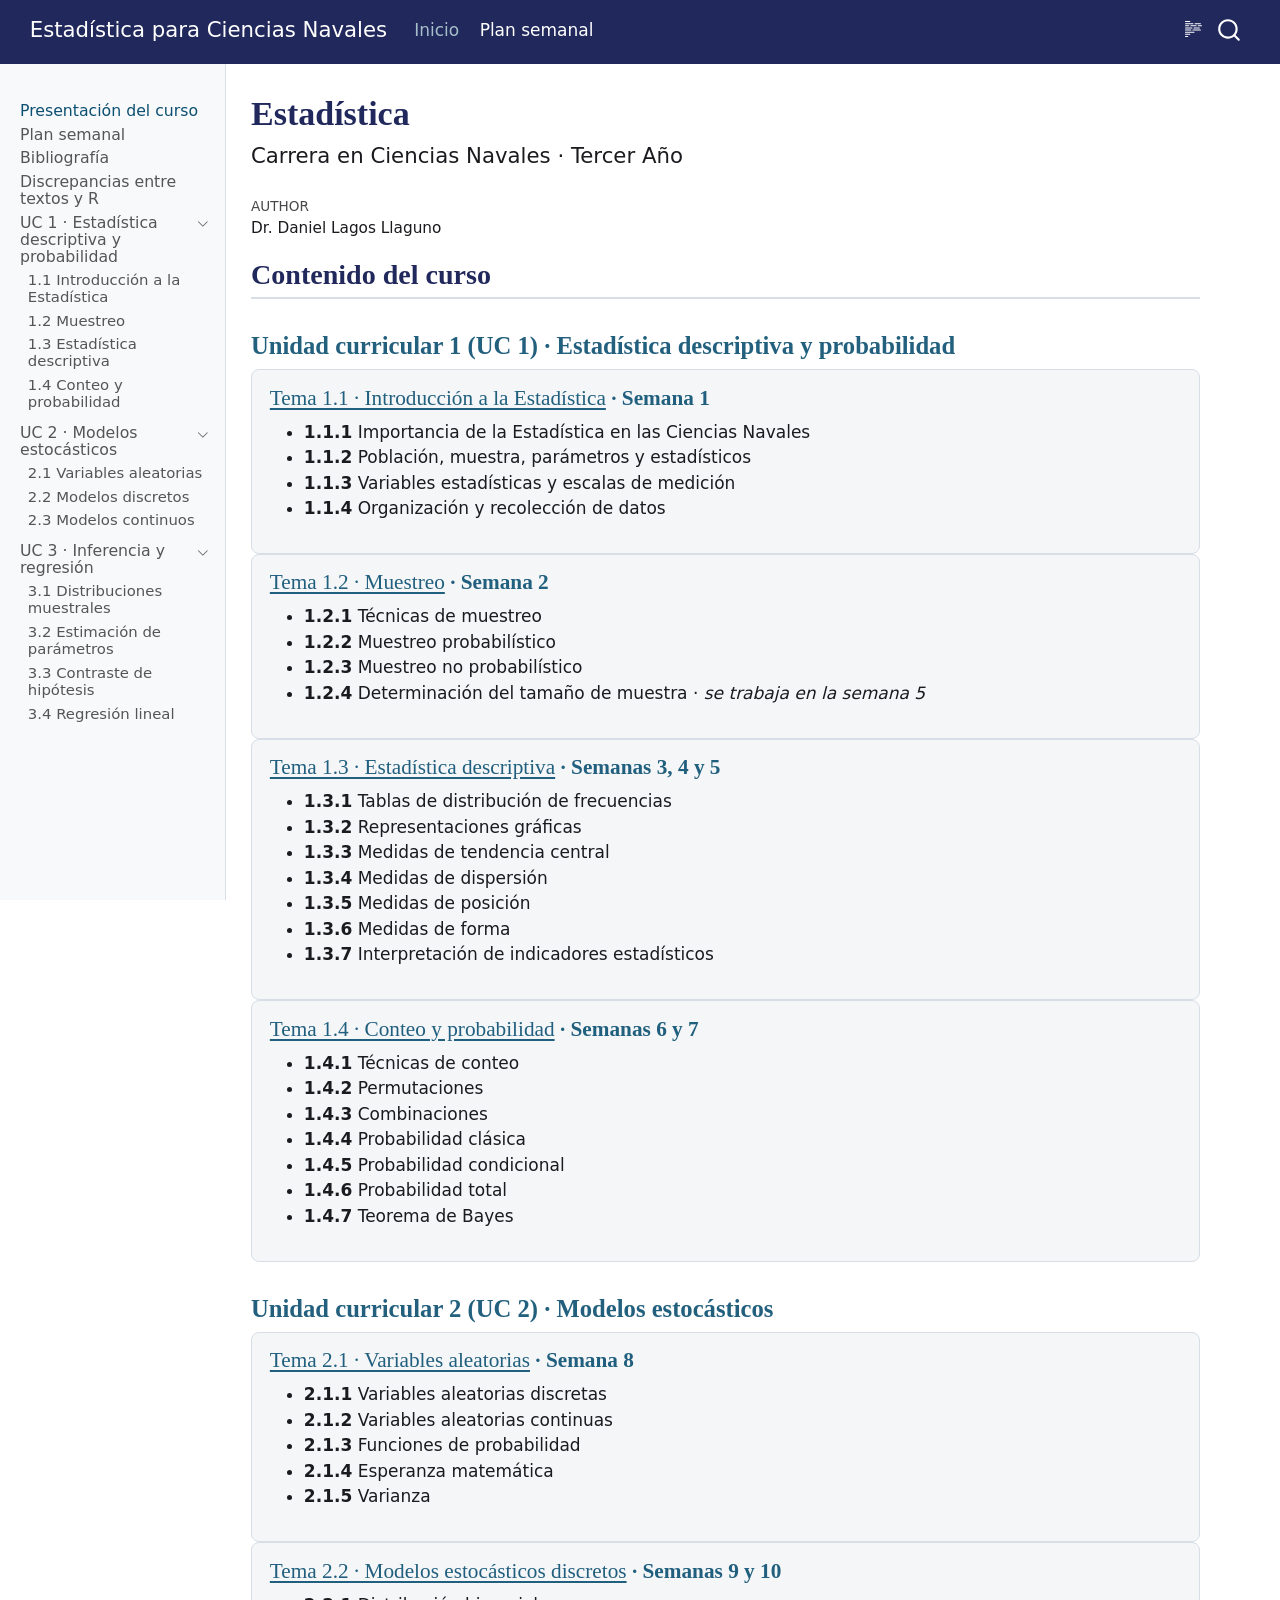
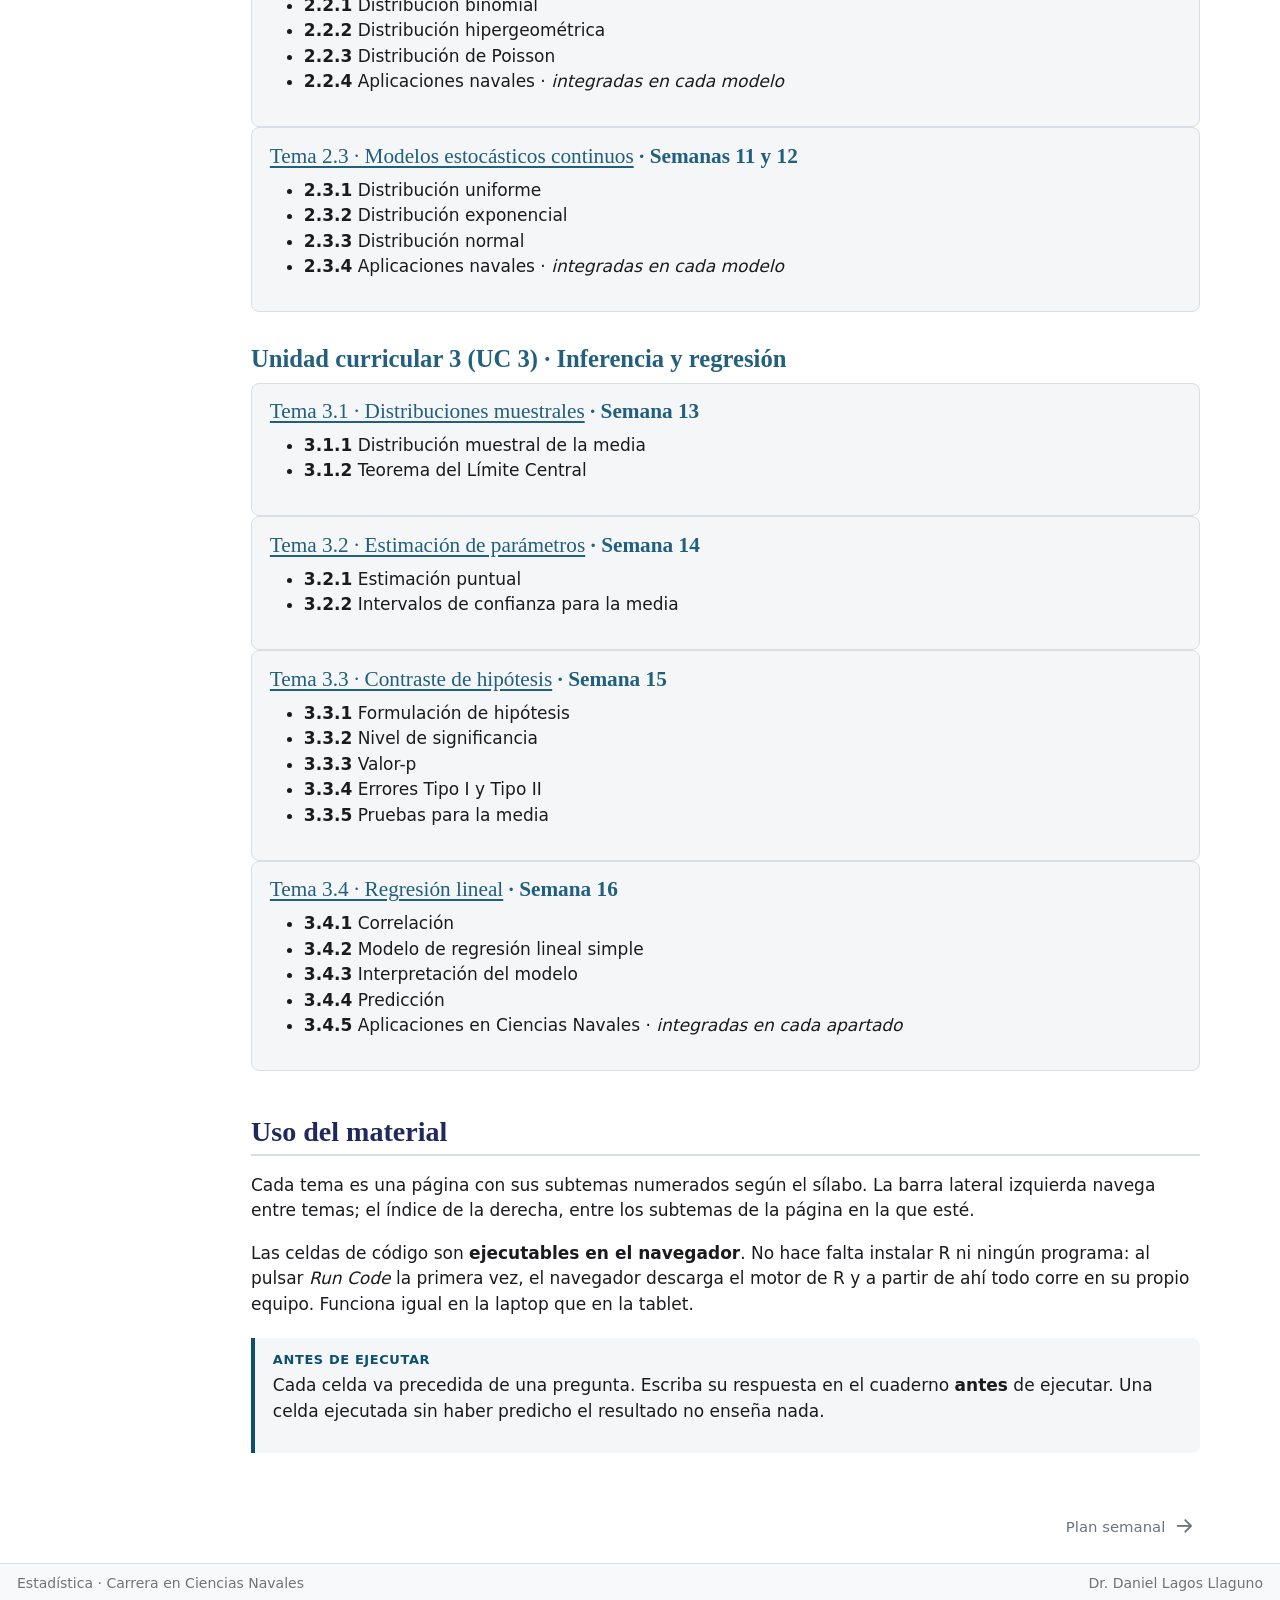
==== commit ef0ea887: "Built site for gh-pages" ====
--- a/index.html
+++ b/index.html
@@ -415,11 +415,6 @@
 <div class="predice">
 <p>Cada celda va precedida de una pregunta. Escriba su respuesta en el cuaderno <strong>antes</strong> de ejecutar. Una celda ejecutada sin haber predicho el resultado no enseña nada.</p>
 </div>
-</section>
-<section id="fuentes-del-curso" class="level2">
-<h2 class="anchored" data-anchor-id="fuentes-del-curso">Fuentes del curso</h2>
-<p>Illowsky, B., &amp; Dean, S. <em>Introducción a la estadística.</em> OpenStax, Rice University. Licencia CC BY 4.0.</p>
-<p>Ordóñez Moreno, F. M., Rosero Camacho, W. N., &amp; Paredes Calderón, D. M. (2025). <em>Estadística para la Seguridad y Defensa.</em> Universidad de las Fuerzas Armadas–ESPE / Academia de Guerra del Ejército. ISBN 978-9942-652-21-8.</p>
 
 
 <script type="ojs-module-contents">
